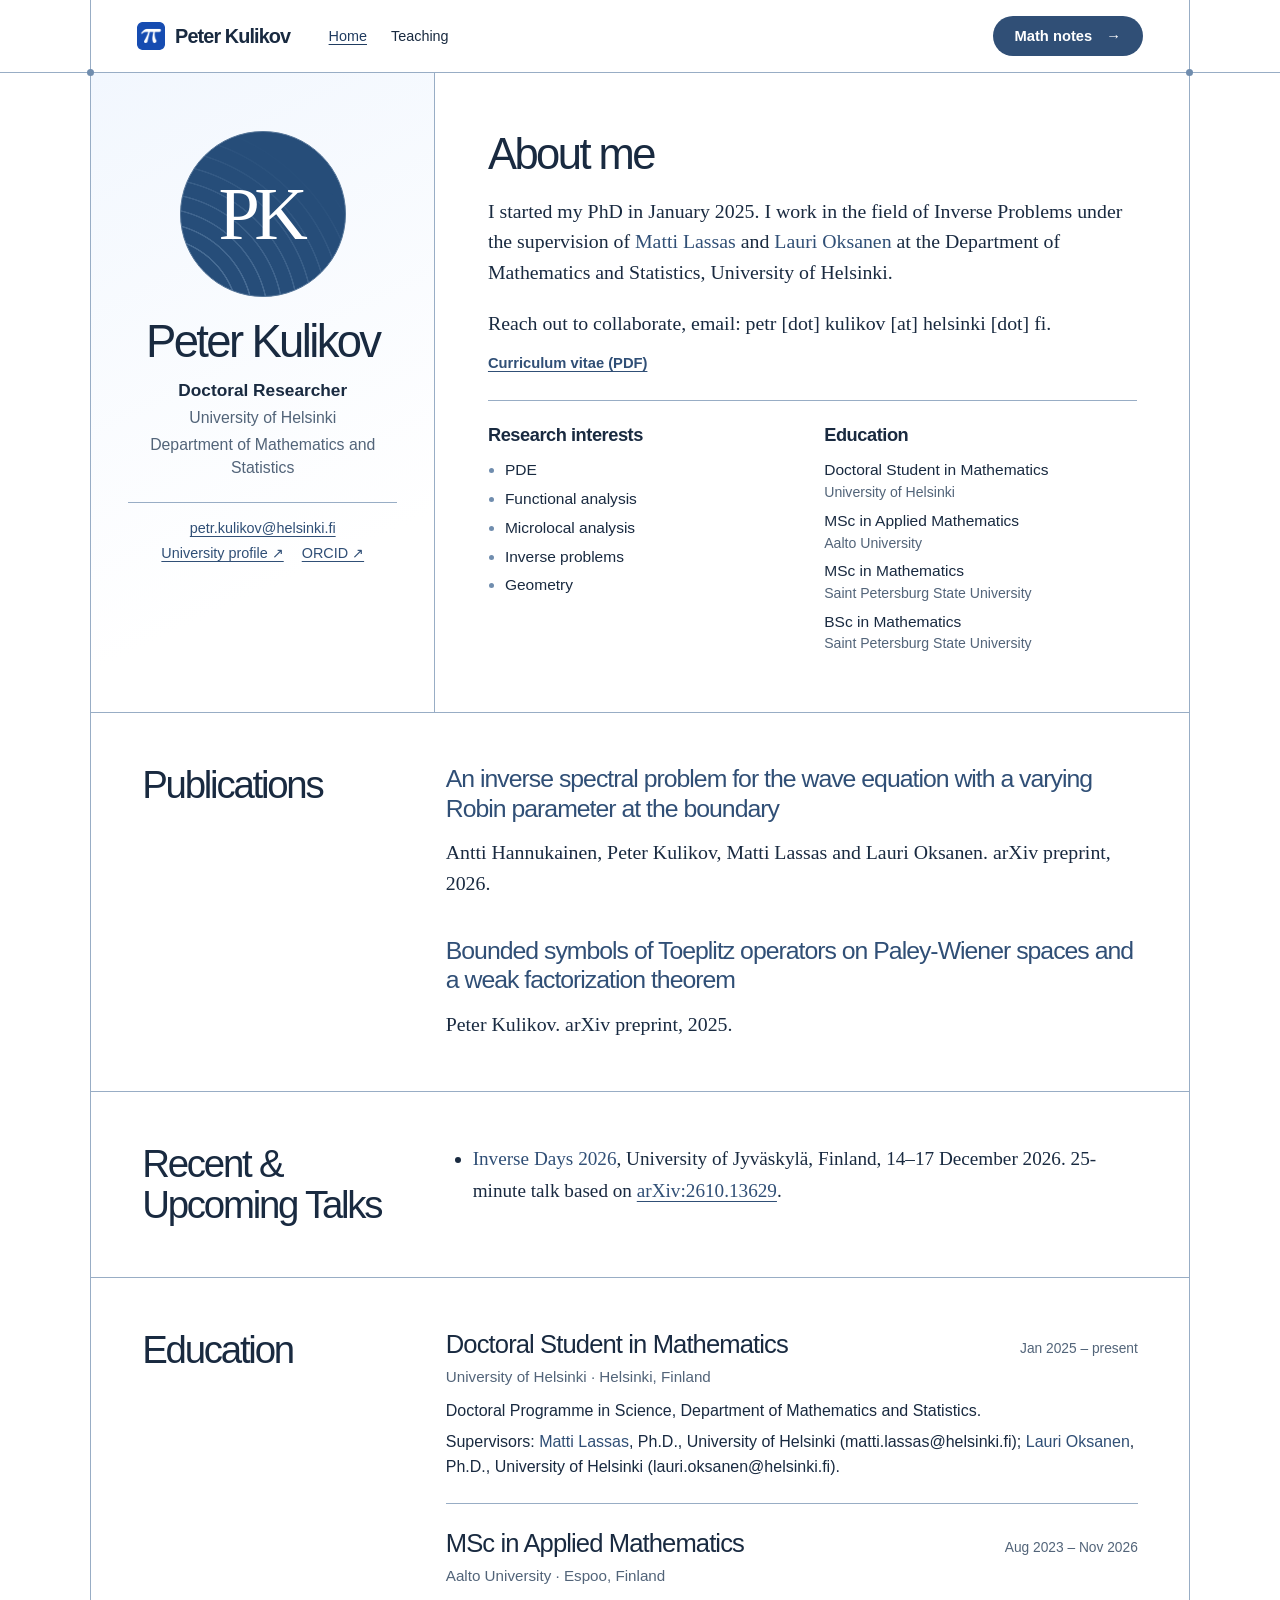
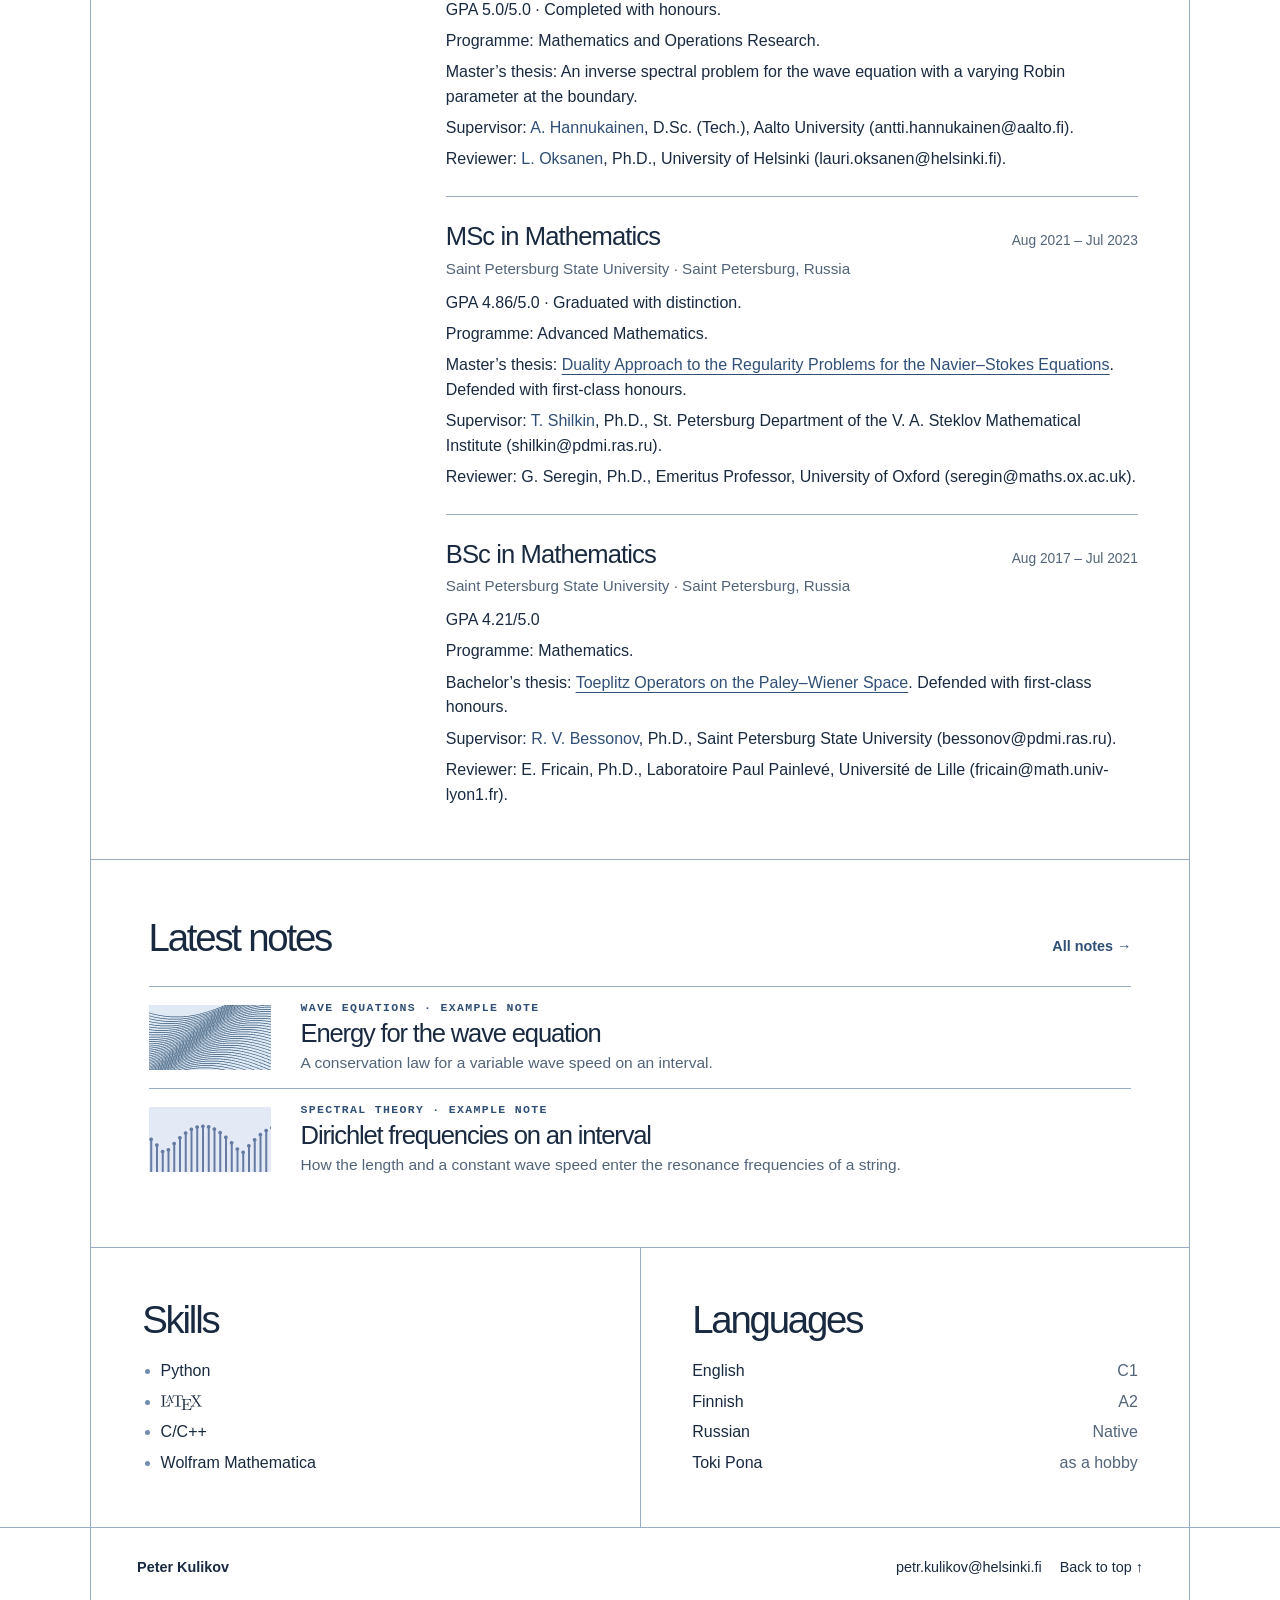
==== index.html @ 0e6a99e3 "Add files via upload" ====
<!doctype html>
<html lang="en"><head><meta charset="utf-8"><meta name="viewport" content="width=device-width, initial-scale=1">
<meta name="description" content="PDE; Functional analysis; Microlocal analysis; Inverse problems; Geometry;"><title>Peter Kulikov</title>
<link rel="stylesheet" href="assets/site.css"><link rel="icon" href="assets/tab-pi-blue.ico" sizes="16x16 32x32 48x48"><link rel="icon" type="image/png" sizes="32x32" href="assets/tab-pi-blue-32.png"></head>
<body><a class="skip" href="#main">Skip to content</a><header><div class="bar">
<a class="brand" href="index.html"><img src="assets/icon.png?v=pi" width="28" height="28" alt="">Peter Kulikov</a>
<nav aria-label="Main navigation"><a aria-current="page" href="index.html">Home</a><a href="teaching.html">Teaching</a></nav><a class="notebook" href="notes/index.html">Math notes <span aria-hidden="true">→</span></a></div></header>
<main id="main" class="sheet"><div class="profile-layout"><div class="identity"><div class="monogram" aria-hidden="true"><span>PK</span></div><h1>Peter Kulikov</h1><p class="identity-role">Doctoral Researcher</p><p class="identity-affiliation">University of Helsinki</p><p class="identity-field">Department of Mathematics and Statistics</p><div class="profile-links"><a href="mailto:petr.kulikov@helsinki.fi">petr.kulikov@helsinki.fi</a><a href="https://researchportal.helsinki.fi/en/persons/petr-kulikov/">University profile ↗</a><a href="https://orcid.org/0009-0009-5526-4891">ORCID ↗</a></div></div><div class="profile-bio"><h2>About me</h2><div class="prose"><p>I started my PhD in January 2025. I work in the field of Inverse Problems under the supervision of <a href="https://www.mv.helsinki.fi/home/lassas/">Matti Lassas</a> and <a href="https://www.mv.helsinki.fi/home/lsoksane/">Lauri Oksanen</a> at the Department of Mathematics and Statistics, University of Helsinki.</p>
<p>Reach out to collaborate, email: petr [dot] kulikov [at] helsinki [dot] fi.</p></div><a class="cv-link" href="media/Kulikov_CV.pdf">Curriculum vitae (PDF)</a><div class="academic-details"><section><h3>Research interests</h3><ul><li>PDE</li><li>Functional analysis</li><li>Microlocal analysis</li><li>Inverse problems</li><li>Geometry</li></ul></section><section><h3>Education</h3><ul class="education-summary"><li>Doctoral Student in Mathematics<span>University of Helsinki</span></li><li>MSc in Applied Mathematics<span>Aalto University</span></li><li>MSc in Mathematics<span>Saint Petersburg State University</span></li><li>BSc in Mathematics<span>Saint Petersburg State University</span></li></ul></section></div></div></div><section id="publications" class="profile-section"><h2>Publications</h2><div class="prose work-list"><h3><a href="https://arxiv.org/abs/2610.13629">An inverse spectral problem for the wave equation with a varying Robin parameter at the boundary</a></h3>
<p>Antti Hannukainen, Peter Kulikov, Matti Lassas and Lauri Oksanen. arXiv preprint, 2026.</p>
<h3><a href="https://arxiv.org/abs/2510.01374">Bounded symbols of Toeplitz operators on Paley-Wiener spaces and a weak factorization theorem</a></h3>
<p>Peter Kulikov. arXiv preprint, 2025.</p></div></section><section id="conferences" class="profile-section"><h2>Recent &amp; Upcoming Talks</h2><div class="prose"><ul><li><a href="https://fips.fi/inverse-days-2026/">Inverse Days 2026</a>, University of Jyväskylä, Finland, 14–17 December 2026. 25-minute talk based on <a href="https://arxiv.org/abs/2610.13629">arXiv:2610.13629</a>.</li></ul></div></section><section id="education" class="profile-section"><h2>Education</h2><ol class="degrees"><li><div class="degree-head"><h3>Doctoral Student in Mathematics</h3><span class="degree-dates">Jan 2025 – present</span></div><p class="degree-place">University of Helsinki · Helsinki, Finland</p><p>Doctoral Programme in Science, Department of Mathematics and Statistics.</p><p>Supervisors: <a href="https://www.mv.helsinki.fi/home/lassas/">Matti Lassas</a>, Ph.D., University of Helsinki (matti.lassas@helsinki.fi); <a href="https://www.mv.helsinki.fi/home/lsoksane/">Lauri Oksanen</a>, Ph.D., University of Helsinki (lauri.oksanen@helsinki.fi).</p></li><li><div class="degree-head"><h3>MSc in Applied Mathematics</h3><span class="degree-dates">Aug 2023 – Nov 2026</span></div><p class="degree-place">Aalto University · Espoo, Finland</p><p>GPA 5.0/5.0 · Completed with honours.</p><p>Programme: Mathematics and Operations Research.</p><p>Master’s thesis: An inverse spectral problem for the wave equation with a varying Robin parameter at the boundary.</p><p>Supervisor: <a href="https://math.aalto.fi/en/people/antti.hannukainen">A. Hannukainen</a>, D.Sc. (Tech.), Aalto University (antti.hannukainen@aalto.fi).</p><p>Reviewer: <a href="https://www.mv.helsinki.fi/home/lsoksane/">L. Oksanen</a>, Ph.D., University of Helsinki (lauri.oksanen@helsinki.fi).</p></li><li><div class="degree-head"><h3>MSc in Mathematics</h3><span class="degree-dates">Aug 2021 – Jul 2023</span></div><p class="degree-place">Saint Petersburg State University · Saint Petersburg, Russia</p><p>GPA 4.86/5.0 · Graduated with distinction.</p><p>Programme: Advanced Mathematics.</p><p>Master’s thesis: <a href="https://api.dspace.spbu.ru/server/api/core/bitstreams/19e518ed-97ae-4dfe-a2fc-b8ae2e1fb21c/content">Duality Approach to the Regularity Problems for the Navier–Stokes Equations</a>. Defended with first-class honours.</p><p>Supervisor: <a href="https://math-cs.spbu.ru/en/people/shilkin-t-n/">T. Shilkin</a>, Ph.D., St. Petersburg Department of the V. A. Steklov Mathematical Institute (shilkin@pdmi.ras.ru).</p><p>Reviewer: G. Seregin, Ph.D., Emeritus Professor, University of Oxford (seregin@maths.ox.ac.uk).</p></li><li><div class="degree-head"><h3>BSc in Mathematics</h3><span class="degree-dates">Aug 2017 – Jul 2021</span></div><p class="degree-place">Saint Petersburg State University · Saint Petersburg, Russia</p><p>GPA 4.21/5.0</p><p>Programme: Mathematics.</p><p>Bachelor’s thesis: <a href="https://api.dspace.spbu.ru/server/api/core/bitstreams/040ce343-eb2e-4de4-9902-6868943ea03a/content">Toeplitz Operators on the Paley–Wiener Space</a>. Defended with first-class honours.</p><p>Supervisor: <a href="https://romanbessonov.github.io/">R. V. Bessonov</a>, Ph.D., Saint Petersburg State University (bessonov@pdmi.ras.ru).</p><p>Reviewer: E. Fricain, Ph.D., Laboratoire Paul Painlevé, Université de Lille (fricain@math.univ-lyon1.fr).</p></li></ol></section><section class="catalog home-notes"><div class="section-title"><h2>Latest notes</h2><a href="notes/index.html">All notes →</a></div><div class="cards"><a class="card" href="notes/wave-energy.html"><img class="tile" src="assets/wave.png" alt="">
<div class="card-copy"><span class="topic">Wave equations · Example note</span><h3>Energy for the wave equation</h3><p>A conservation law for a variable wave speed on an interval.</p>
<span class="read">Read note <span aria-hidden="true">↗</span></span></div></a><a class="card" href="notes/dirichlet-frequencies.html"><img class="tile" src="assets/spectrum.png" alt="">
<div class="card-copy"><span class="topic">Spectral theory · Example note</span><h3>Dirichlet frequencies on an interval</h3><p>How the length and a constant wave speed enter the resonance frequencies of a string.</p>
<span class="read">Read note <span aria-hidden="true">↗</span></span></div></a></div></section><div class="skills-languages"><section id="skills"><h2>Skills</h2><ul><li>Python</li><li><img class="latex-mark" src="assets/latex-mark.svg" alt="LaTeX"></li><li>C/C++</li><li>Wolfram Mathematica</li></ul></section><section id="languages"><h2>Languages</h2><dl><div><dt>English</dt><dd>C1</dd></div><div><dt>Finnish</dt><dd>A2</dd></div><div><dt>Russian</dt><dd>Native</dd></div><div><dt>Toki Pona</dt><dd>as a hobby</dd></div></dl></section></div></main>
<footer><div class="foot"><a class="foot-name" href="index.html">Peter Kulikov</a><a href="mailto:petr.kulikov@helsinki.fi">petr.kulikov@helsinki.fi</a><a href="#main">Back to top ↑</a></div></footer></body></html>
---- assets/site.css ----
:root{
  --paper:#ffffff;
  --ink:#192a40;
  --accent:#304f76;
  --hover:#203c60;
  --muted:#526479;
  --line:#98adc5;
  --rule:#708dae;
  --focus:#3b6fa8;
  --wash:#f3f7fc;
  --rail:min(1100px,88vw);
  font-family:"Inter","Helvetica Neue",Helvetica,Arial,sans-serif;
  color:var(--ink);
  background:var(--paper);
  font-synthesis:none;
}
*{box-sizing:border-box}
body{margin:0}
a{color:inherit;text-underline-offset:.22em}
a:focus-visible,video:focus-visible{outline:3px solid var(--focus);outline-offset:4px}
.skip{position:absolute;z-index:2;left:1rem;top:-10rem;background:white;padding:.7rem}
.skip:focus{top:.6rem}
header,footer{border-bottom:1px solid var(--line)}
.bar,.sheet,.foot{width:var(--rail);margin:auto;border-inline:1px solid var(--line)}
.bar,.foot{display:flex;align-items:center}
.bar{min-height:72px;padding:12px clamp(16px,3.6vw,48px);gap:clamp(16px,3vw,42px)}
.brand,.notebook,.button,.foot a,.back,.read,.section-title a{text-decoration:none}
.brand,.notebook,.button,.read,.section-title a{display:inline-flex;align-items:center}
.brand{gap:10px;font-weight:700;letter-spacing:-.045em;font-size:1.24rem;white-space:nowrap}
.brand img{border-radius:5px}
nav{display:flex;align-items:center;flex-wrap:wrap;gap:10px 24px;font-size:.9rem;flex:1}
nav a{text-decoration:none}
nav a[aria-current],nav a:hover,.back:hover,.foot a:hover,.section-title a:hover,.prose a:hover{color:var(--hover);text-decoration:underline}
.notebook,.button{border-radius:100px;justify-content:center;gap:14px;font-size:.92rem;padding:12px 22px;font-weight:550}
.notebook{color:#fff;background:var(--accent);white-space:nowrap}
.button:hover,.notebook:hover{background:var(--hover)}
.sheet{position:relative}
.sheet::before,.sheet::after{content:"";position:absolute;top:-4px;width:7px;height:7px;border-radius:50%;background:var(--rule)}
.sheet::before{left:-4px}.sheet::after{right:-4px}
.topic{font-family:"IBM Plex Mono","SFMono-Regular",Consolas,monospace;letter-spacing:.115em;text-transform:uppercase;font-size:.72rem;font-weight:600;color:var(--accent);line-height:1.45}
h1,h2,h3,p,figure{margin:0}
h1,h2,h3{font-weight:470;overflow-wrap:anywhere}
h1{line-height:1;letter-spacing:-.068em}
.catalog,.page-head,.article-body{padding:clamp(30px,4.5vw,66px)}
h2{font-size:clamp(1.8rem,3.4vw,3.2rem);line-height:1.08;letter-spacing:-.058em}
.section-title{display:flex;justify-content:space-between;align-items:baseline;margin-bottom:27px;gap:20px}
.section-title a,.back,.read,.video-link{font-size:.9rem}
.section-title a,.read,.video-link,.back{color:var(--accent);font-weight:600}
.cards{display:grid;grid-template-columns:repeat(auto-fit,minmax(min(100%,230px),1fr));gap:22px}
.card{display:flex;flex-direction:column;border:1px solid var(--line);background:var(--paper);text-decoration:none}
.card:hover{border-color:var(--accent)}.card:hover h3{text-decoration:underline;text-decoration-thickness:1px;text-underline-offset:.15em}
.tile{width:100%;height:clamp(106px,12vw,163px);object-fit:cover;border-bottom:1px solid var(--line);display:block}
.card-copy{padding:22px;flex:1;display:flex;flex-direction:column;align-items:flex-start}
.card h3{font-size:clamp(1.4rem,2.15vw,2.1rem);letter-spacing:-.046em;line-height:1.12;margin:10px 0}
.card p,.empty,.lead{color:var(--muted);line-height:1.52}
.card p{font-size:.97rem;margin-bottom:21px}
.read{margin-top:auto;gap:8px}
footer{border-top:1px solid var(--line)}
.foot{min-height:77px;gap:18px;flex-wrap:wrap;padding:18px clamp(16px,3.6vw,48px);font-size:.9rem}
.foot-name{font-weight:650;margin-right:auto}
.page-head{max-width:930px}
.page-head h1{font-size:clamp(2.7rem,6vw,5.4rem);text-wrap:balance}
.page-head .topic{margin-bottom:12px}
.back{display:inline-block;margin-bottom:27px}
.lead{font-size:clamp(1.05rem,1.8vw,1.35rem);margin-top:18px;max-width:47rem}
.archive{border-top:1px solid var(--line)}
.article-band{height:clamp(55px,7vw,92px);background-size:cover;background-position:center;border-block:1px solid var(--line)}
.prose{font-family:"STIX Two Text","Iowan Old Style",Georgia,serif;font-size:clamp(1.13rem,1.5vw,1.3rem);line-height:1.65;min-width:0;overflow-wrap:break-word}
.prose.article-body{max-width:850px;min-height:220px;margin:auto}
.prose hr{border:0;border-top:1px solid var(--line);margin:1.5em 0}
.teaching-page{container-type:inline-size}
.teaching-page .article-body>hr{margin-inline:calc(50% - 50cqi)}
.prose hr+h2{margin-top:0}
.prose h2,.prose h3{font-family:"Inter","Helvetica Neue",Arial,sans-serif;font-weight:500;letter-spacing:-.04em;line-height:1.2;margin:1.5em 0 .55em}
.prose h2{font-size:1.65em}.prose h3{font-size:1.25em}.prose>:first-child{margin-top:0}
.prose p+p,.prose figure+p,.prose ul+p{margin-top:1em}
.prose ul{padding-left:1.4em}
.prose a{color:var(--accent)}
.prose math{font-family:"Latin Modern Math",math;font-size:1.03em}
.equation{margin:1.15em 0;padding:16px 18px;overflow-x:auto;background:var(--wash);border-left:2px solid var(--rule);line-height:normal}
.equation math{min-width:max-content;margin-inline:auto}
.media{margin:1.6em 0}
.media img,.media video{display:block;max-width:100%;width:auto;max-height:75vh;margin:0 auto}
.media video{width:100%;background:var(--ink)}
.media figcaption,.video-link{font: .86rem/1.5 "Helvetica Neue",Arial,sans-serif;color:var(--muted);margin:9px 0}
.video-link{display:inline-block}
.profile-layout{display:grid;grid-template-columns:minmax(220px,.8fr) minmax(0,1.75fr);border-bottom:1px solid var(--line)}
.identity{padding:clamp(34px,4.5vw,65px) clamp(18px,2.9vw,45px);text-align:center;background:linear-gradient(155deg,#f2f7fe,#fff 75%);border-right:1px solid var(--line);min-width:0;overflow-wrap:anywhere}
.monogram,.portrait{width:clamp(116px,13vw,168px);aspect-ratio:1;border-radius:50%;margin:0 auto 22px;display:block;border:1px solid #557598}
.portrait{object-fit:cover}
.monogram{display:grid;place-items:center;isolation:isolate;position:relative;overflow:hidden;color:white;background:#264d79}
.monogram::before{content:"";position:absolute;inset:0;z-index:-1;background:repeating-radial-gradient(ellipse at -17% 115%,transparent 0 9px,#bbd7f34d 9.5px 10.5px,transparent 11px 15px);mask-image:linear-gradient(35deg,#000,transparent 75%)}
.monogram span{font-family:"Iowan Old Style",Georgia,serif;line-height:1;font-size:clamp(44px,5.8vw,78px);letter-spacing:-.075em;padding-right:.06em}
.identity h1{font-size:clamp(1.95rem,3.55vw,3.25rem);margin-bottom:14px;font-weight:530;letter-spacing:-.058em}
.identity-role{font-size:1.08rem;font-weight:600;line-height:1.45}
.identity-affiliation,.identity-field{font-size:.99rem;line-height:1.45;color:var(--muted);margin-top:4px}
.profile-links{display:flex;justify-content:center;flex-wrap:wrap;gap:9px 18px;border-top:1px solid var(--line);padding-top:17px;margin:22px auto 0;max-width:280px;font-size:.9rem}
.profile-links a,.cv-link{color:var(--accent);text-decoration:underline;text-underline-offset:.2em}
.profile-links a:hover,.cv-link:hover{color:var(--hover)}
.profile-links a[href^="mailto:"]{flex-basis:100%}
.profile-bio{padding:clamp(34px,4.5vw,65px) clamp(22px,4.1vw,59px);min-width:0}
.profile-bio>h2{margin-bottom:18px}
.profile-bio .prose,.work-list{font-size:clamp(1.08rem,1.55vw,1.28rem);line-height:1.55}
.work-list a,.work-list a:hover{text-decoration:none}
#conferences a[href="https://fips.fi/inverse-days-2026/"]{text-decoration:none}
.cv-link{display:inline-block;margin-top:17px;font-size:.92rem;font-weight:600}
.academic-details{margin-top:28px;padding-top:23px;border-top:1px solid var(--line);display:grid;grid-template-columns:repeat(auto-fit,minmax(min(100%,175px),1fr));gap:24px}
.academic-details:first-child{margin-top:0;border:0;padding-top:0}
.academic-details h3{font-weight:600;letter-spacing:-.025em;font-size:1.14rem}
.academic-details ul{padding-left:1.06rem;margin:13px 0 0;line-height:1.4;font-size:.97rem}
.academic-details li+li{margin-top:7px}
.academic-details li::marker{color:var(--rule)}
.academic-details .education-summary{list-style:none;padding:0}
.education-summary span{display:block;font-size:.88rem;color:var(--muted);margin-top:2px}
.profile-section{border-bottom:1px solid var(--line);display:grid;grid-template-columns:minmax(175px,.62fr) minmax(0,1.7fr);gap:clamp(20px,4vw,60px);padding:clamp(26px,4vw,55px)}
.profile-section h2,.home-notes h2,.skills-languages h2{font-size:clamp(1.7rem,3vw,2.5rem)}
.degrees{list-style:none;padding:0;margin:0;line-height:1.55;min-width:0;overflow-wrap:anywhere}
.degrees li+li{margin-top:24px;padding-top:24px;border-top:1px solid var(--line)}
.degree-head{display:flex;align-items:baseline;justify-content:space-between;flex-wrap:wrap;gap:3px 16px}
.degree-head h3{font-size:clamp(1.22rem,2vw,1.6rem);font-weight:540;line-height:1.2;letter-spacing:-.035em}
.degree-dates,.degree-place{color:var(--muted)}
.degree-dates{font-size:.86rem;font-variant-numeric:tabular-nums}
.degrees p{margin-top:.4em}
.degrees p.degree-place{margin:.3em 0 .7em;font-size:.95rem}
.degrees a,.degrees summary{color:var(--accent)}
:is(.profile-bio,.degrees) a:is(
  [href="https://www.mv.helsinki.fi/home/lassas/"],
  [href="https://www.mv.helsinki.fi/home/lsoksane/"],
  [href="https://romanbessonov.github.io/"],
  [href="https://math-cs.spbu.ru/en/people/shilkin-t-n/"],
  [href="https://math.aalto.fi/en/people/antti.hannukainen"]
){text-decoration:none}
.degrees details{margin-top:.75em}
.degrees summary{cursor:pointer;font-size:.94rem;font-weight:600}
.degrees summary:focus-visible{outline:2px solid var(--focus);outline-offset:3px}
.degrees details dl{margin:.7em 0 0;padding-left:1em;border-left:2px solid var(--line);font-size:.95rem}
.degrees details dt{font-weight:600}
.degrees details dd{margin:0}
.degrees details dd+dt{margin-top:.6em}
.skills-languages{display:grid;grid-auto-flow:column;grid-auto-columns:minmax(0,1fr);border-top:1px solid var(--line)}
.skills-languages section{padding:clamp(26px,4vw,55px);min-width:0;overflow-wrap:anywhere}
.skills-languages section+section{border-left:1px solid var(--line)}
.skills-languages ul,.skills-languages dl{margin:18px 0 0;line-height:1.55}
.skills-languages ul{padding-left:1.15em}
.skills-languages li::marker{color:var(--rule)}
.skills-languages .latex-mark{width:auto;height:.94em;vertical-align:-.22em}
.skills-languages dl>div{display:grid;grid-template-columns:minmax(0,1fr) auto;gap:12px}
.skills-languages li+li,.skills-languages dl>div+div{margin-top:6px}
.skills-languages dd{margin:0;color:var(--muted)}
@media(max-width:600px){.skills-languages{grid-auto-flow:row}.skills-languages section+section{border-left:0;border-top:1px solid var(--line)}}
.home-notes .cards{display:flex;flex-direction:column;gap:0}
.home-notes .card{display:grid;grid-template-columns:clamp(76px,10vw,122px) 1fr;align-items:center;border:0;border-top:1px solid var(--line);padding:13px 0;gap:clamp(14px,2.5vw,30px)}
.home-notes .tile{height:65px;border:0}
.home-notes .card-copy{padding:0}
.home-notes .card h3{font-size:clamp(1.22rem,2vw,1.65rem);margin:3px 0}
.home-notes .card p{margin:0}
.home-notes .read{display:none}
@media(max-width:700px){:root{--rail:94vw}.bar{flex-wrap:wrap;gap:10px 15px}.brand{margin-right:auto}.notebook{margin-left:auto;padding:9px 14px}nav{order:3;flex-basis:100%;padding:6px 0 2px}.profile-layout,.profile-section{grid-template-columns:1fr}.identity{border-right:0;border-bottom:1px solid var(--line)}.prose.article-body{padding-inline:clamp(16px,4.5vw,32px)}.cards{grid-template-columns:1fr}.tile{height:118px}}
@media print{.bar,.foot,.back,.button,.read,.skip,.video-link{display:none}.sheet{width:100%;border:0}.article-band{display:none}.page-head,.article-body{padding:1rem}.equation{overflow:visible;background:none}.media,.equation{break-inside:avoid}}
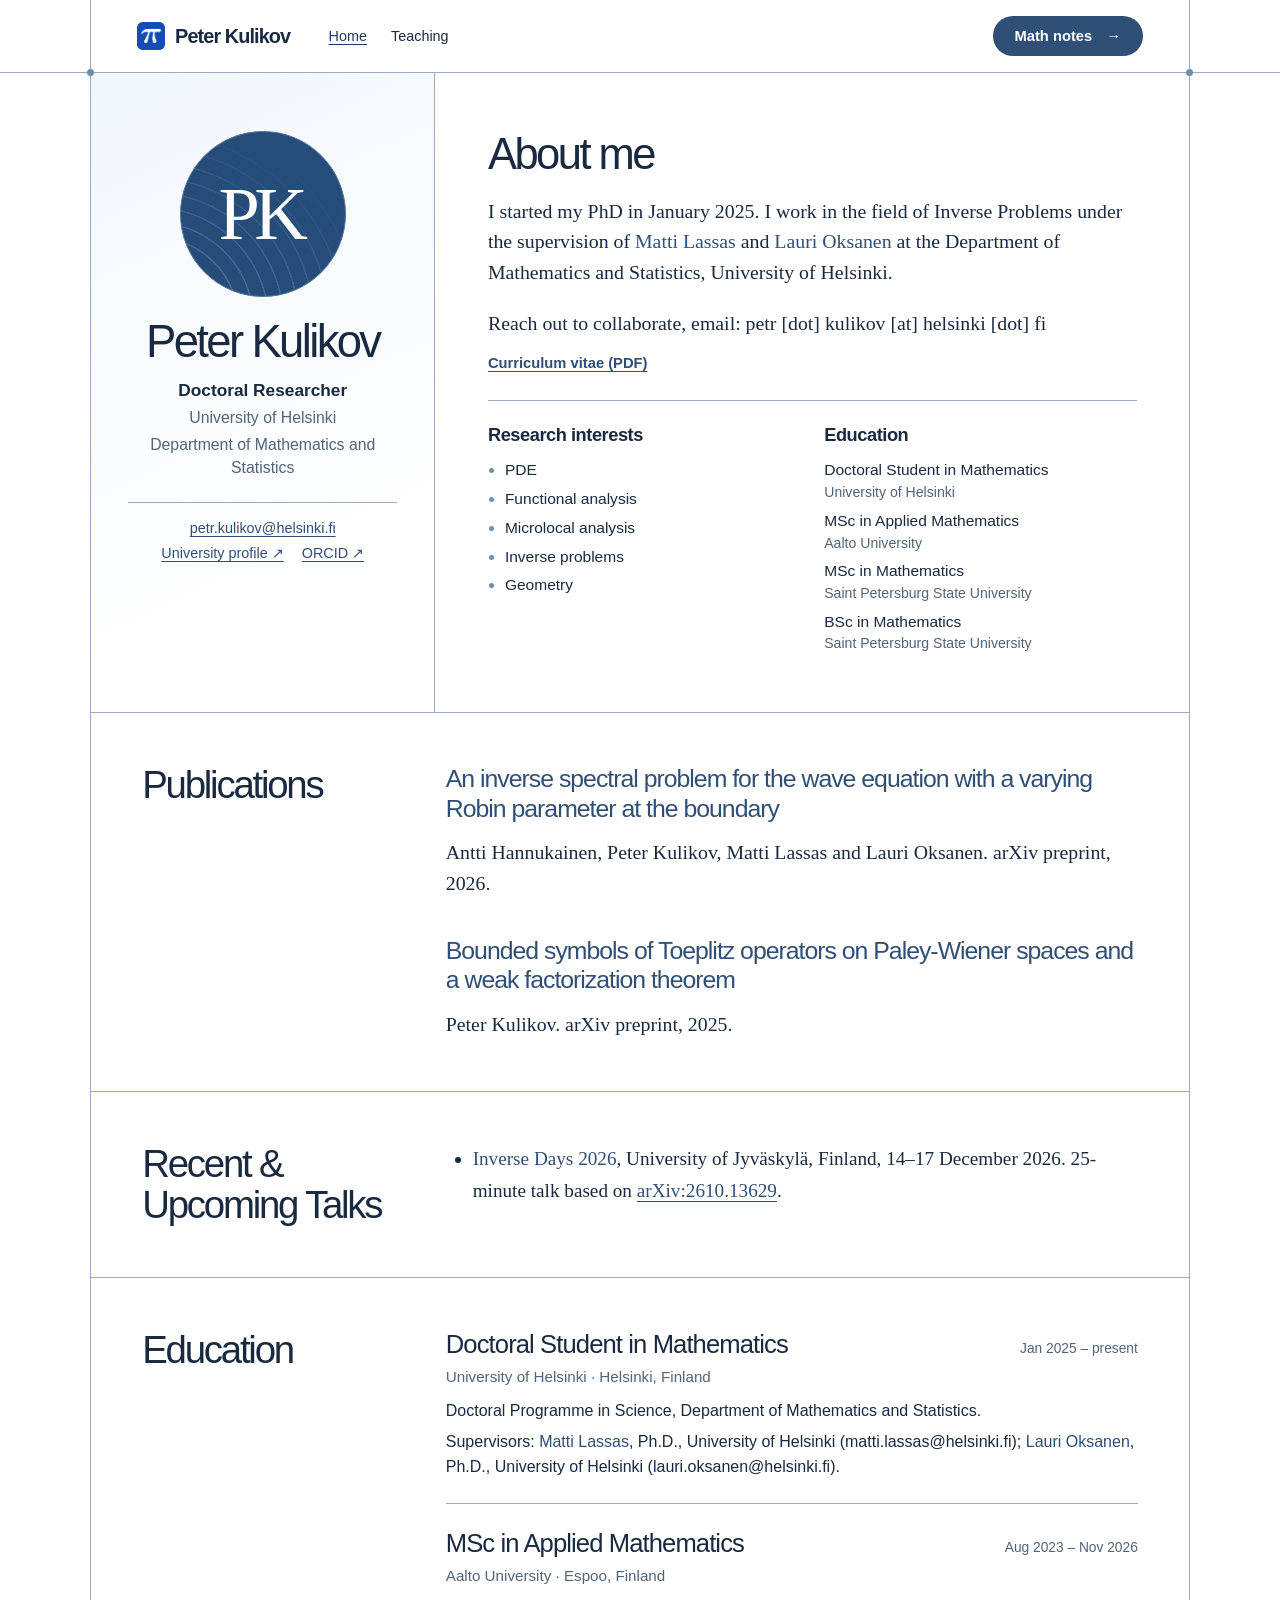
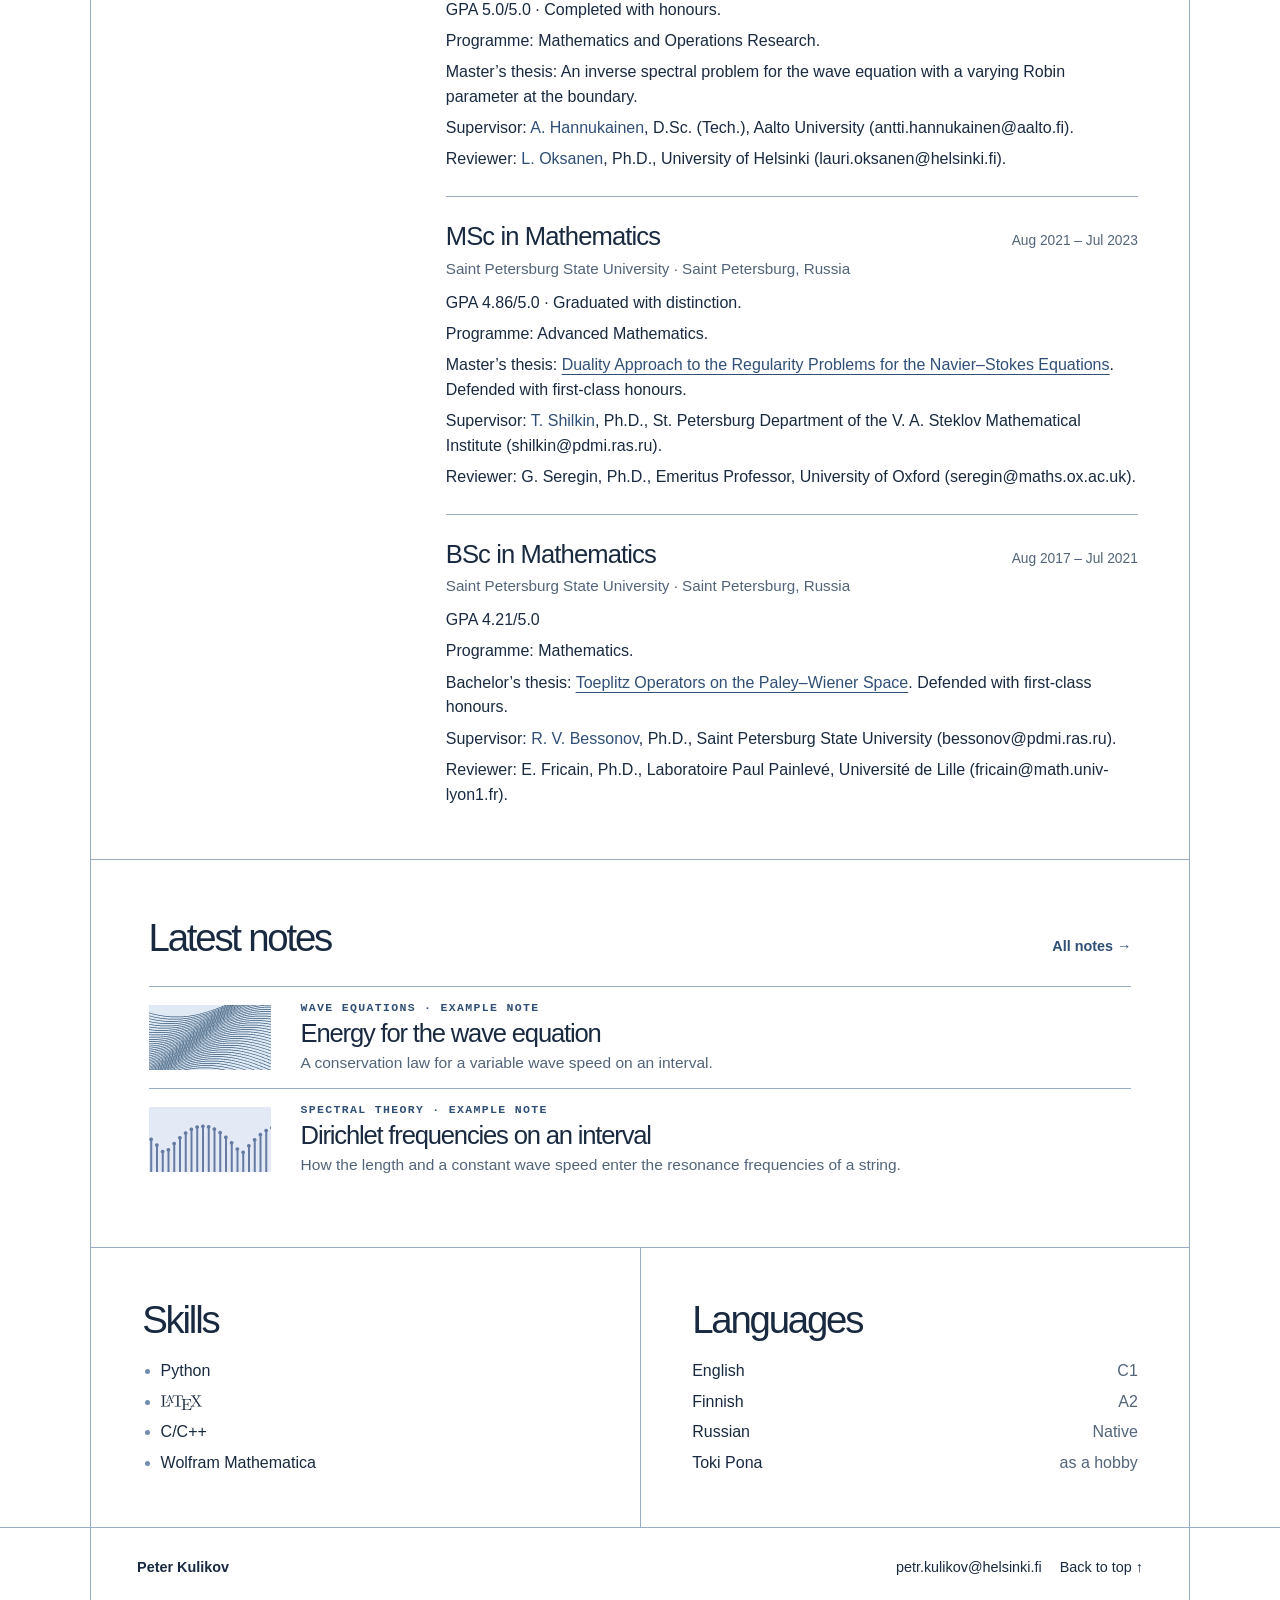
==== commit 971c9b74: "Add files via upload" ====
--- a/index.html
+++ b/index.html
@@ -6,7 +6,7 @@
 <a class="brand" href="index.html"><img src="assets/icon.png?v=pi" width="28" height="28" alt="">Peter Kulikov</a>
 <nav aria-label="Main navigation"><a aria-current="page" href="index.html">Home</a><a href="teaching.html">Teaching</a></nav><a class="notebook" href="notes/index.html">Math notes <span aria-hidden="true">→</span></a></div></header>
 <main id="main" class="sheet"><div class="profile-layout"><div class="identity"><div class="monogram" aria-hidden="true"><span>PK</span></div><h1>Peter Kulikov</h1><p class="identity-role">Doctoral Researcher</p><p class="identity-affiliation">University of Helsinki</p><p class="identity-field">Department of Mathematics and Statistics</p><div class="profile-links"><a href="mailto:petr.kulikov@helsinki.fi">petr.kulikov@helsinki.fi</a><a href="https://researchportal.helsinki.fi/en/persons/petr-kulikov/">University profile ↗</a><a href="https://orcid.org/0009-0009-5526-4891">ORCID ↗</a></div></div><div class="profile-bio"><h2>About me</h2><div class="prose"><p>I started my PhD in January 2025. I work in the field of Inverse Problems under the supervision of <a href="https://www.mv.helsinki.fi/home/lassas/">Matti Lassas</a> and <a href="https://www.mv.helsinki.fi/home/lsoksane/">Lauri Oksanen</a> at the Department of Mathematics and Statistics, University of Helsinki.</p>
-<p>Reach out to collaborate, email: petr [dot] kulikov [at] helsinki [dot] fi.</p></div><a class="cv-link" href="media/Kulikov_CV.pdf">Curriculum vitae (PDF)</a><div class="academic-details"><section><h3>Research interests</h3><ul><li>PDE</li><li>Functional analysis</li><li>Microlocal analysis</li><li>Inverse problems</li><li>Geometry</li></ul></section><section><h3>Education</h3><ul class="education-summary"><li>Doctoral Student in Mathematics<span>University of Helsinki</span></li><li>MSc in Applied Mathematics<span>Aalto University</span></li><li>MSc in Mathematics<span>Saint Petersburg State University</span></li><li>BSc in Mathematics<span>Saint Petersburg State University</span></li></ul></section></div></div></div><section id="publications" class="profile-section"><h2>Publications</h2><div class="prose work-list"><h3><a href="https://arxiv.org/abs/2610.13629">An inverse spectral problem for the wave equation with a varying Robin parameter at the boundary</a></h3>
+<p>Reach out to collaborate, email: petr [dot] kulikov [at] helsinki [dot] fi</p></div><a class="cv-link" href="media/Kulikov_CV.pdf">Curriculum vitae (PDF)</a><div class="academic-details"><section><h3>Research interests</h3><ul><li>PDE</li><li>Functional analysis</li><li>Microlocal analysis</li><li>Inverse problems</li><li>Geometry</li></ul></section><section><h3>Education</h3><ul class="education-summary"><li>Doctoral Student in Mathematics<span>University of Helsinki</span></li><li>MSc in Applied Mathematics<span>Aalto University</span></li><li>MSc in Mathematics<span>Saint Petersburg State University</span></li><li>BSc in Mathematics<span>Saint Petersburg State University</span></li></ul></section></div></div></div><section id="publications" class="profile-section"><h2>Publications</h2><div class="prose work-list"><h3><a href="https://arxiv.org/abs/2610.13629">An inverse spectral problem for the wave equation with a varying Robin parameter at the boundary</a></h3>
 <p>Antti Hannukainen, Peter Kulikov, Matti Lassas and Lauri Oksanen. arXiv preprint, 2026.</p>
 <h3><a href="https://arxiv.org/abs/2510.01374">Bounded symbols of Toeplitz operators on Paley-Wiener spaces and a weak factorization theorem</a></h3>
 <p>Peter Kulikov. arXiv preprint, 2025.</p></div></section><section id="conferences" class="profile-section"><h2>Recent &amp; Upcoming Talks</h2><div class="prose"><ul><li><a href="https://fips.fi/inverse-days-2026/">Inverse Days 2026</a>, University of Jyväskylä, Finland, 14–17 December 2026. 25-minute talk based on <a href="https://arxiv.org/abs/2610.13629">arXiv:2610.13629</a>.</li></ul></div></section><section id="education" class="profile-section"><h2>Education</h2><ol class="degrees"><li><div class="degree-head"><h3>Doctoral Student in Mathematics</h3><span class="degree-dates">Jan 2025 – present</span></div><p class="degree-place">University of Helsinki · Helsinki, Finland</p><p>Doctoral Programme in Science, Department of Mathematics and Statistics.</p><p>Supervisors: <a href="https://www.mv.helsinki.fi/home/lassas/">Matti Lassas</a>, Ph.D., University of Helsinki (matti.lassas@helsinki.fi); <a href="https://www.mv.helsinki.fi/home/lsoksane/">Lauri Oksanen</a>, Ph.D., University of Helsinki (lauri.oksanen@helsinki.fi).</p></li><li><div class="degree-head"><h3>MSc in Applied Mathematics</h3><span class="degree-dates">Aug 2023 – Nov 2026</span></div><p class="degree-place">Aalto University · Espoo, Finland</p><p>GPA 5.0/5.0 · Completed with honours.</p><p>Programme: Mathematics and Operations Research.</p><p>Master’s thesis: An inverse spectral problem for the wave equation with a varying Robin parameter at the boundary.</p><p>Supervisor: <a href="https://math.aalto.fi/en/people/antti.hannukainen">A. Hannukainen</a>, D.Sc. (Tech.), Aalto University (antti.hannukainen@aalto.fi).</p><p>Reviewer: <a href="https://www.mv.helsinki.fi/home/lsoksane/">L. Oksanen</a>, Ph.D., University of Helsinki (lauri.oksanen@helsinki.fi).</p></li><li><div class="degree-head"><h3>MSc in Mathematics</h3><span class="degree-dates">Aug 2021 – Jul 2023</span></div><p class="degree-place">Saint Petersburg State University · Saint Petersburg, Russia</p><p>GPA 4.86/5.0 · Graduated with distinction.</p><p>Programme: Advanced Mathematics.</p><p>Master’s thesis: <a href="https://api.dspace.spbu.ru/server/api/core/bitstreams/19e518ed-97ae-4dfe-a2fc-b8ae2e1fb21c/content">Duality Approach to the Regularity Problems for the Navier–Stokes Equations</a>. Defended with first-class honours.</p><p>Supervisor: <a href="https://math-cs.spbu.ru/en/people/shilkin-t-n/">T. Shilkin</a>, Ph.D., St. Petersburg Department of the V. A. Steklov Mathematical Institute (shilkin@pdmi.ras.ru).</p><p>Reviewer: G. Seregin, Ph.D., Emeritus Professor, University of Oxford (seregin@maths.ox.ac.uk).</p></li><li><div class="degree-head"><h3>BSc in Mathematics</h3><span class="degree-dates">Aug 2017 – Jul 2021</span></div><p class="degree-place">Saint Petersburg State University · Saint Petersburg, Russia</p><p>GPA 4.21/5.0</p><p>Programme: Mathematics.</p><p>Bachelor’s thesis: <a href="https://api.dspace.spbu.ru/server/api/core/bitstreams/040ce343-eb2e-4de4-9902-6868943ea03a/content">Toeplitz Operators on the Paley–Wiener Space</a>. Defended with first-class honours.</p><p>Supervisor: <a href="https://romanbessonov.github.io/">R. V. Bessonov</a>, Ph.D., Saint Petersburg State University (bessonov@pdmi.ras.ru).</p><p>Reviewer: E. Fricain, Ph.D., Laboratoire Paul Painlevé, Université de Lille (fricain@math.univ-lyon1.fr).</p></li></ol></section><section class="catalog home-notes"><div class="section-title"><h2>Latest notes</h2><a href="notes/index.html">All notes →</a></div><div class="cards"><a class="card" href="notes/wave-energy.html"><img class="tile" src="assets/wave.png" alt="">
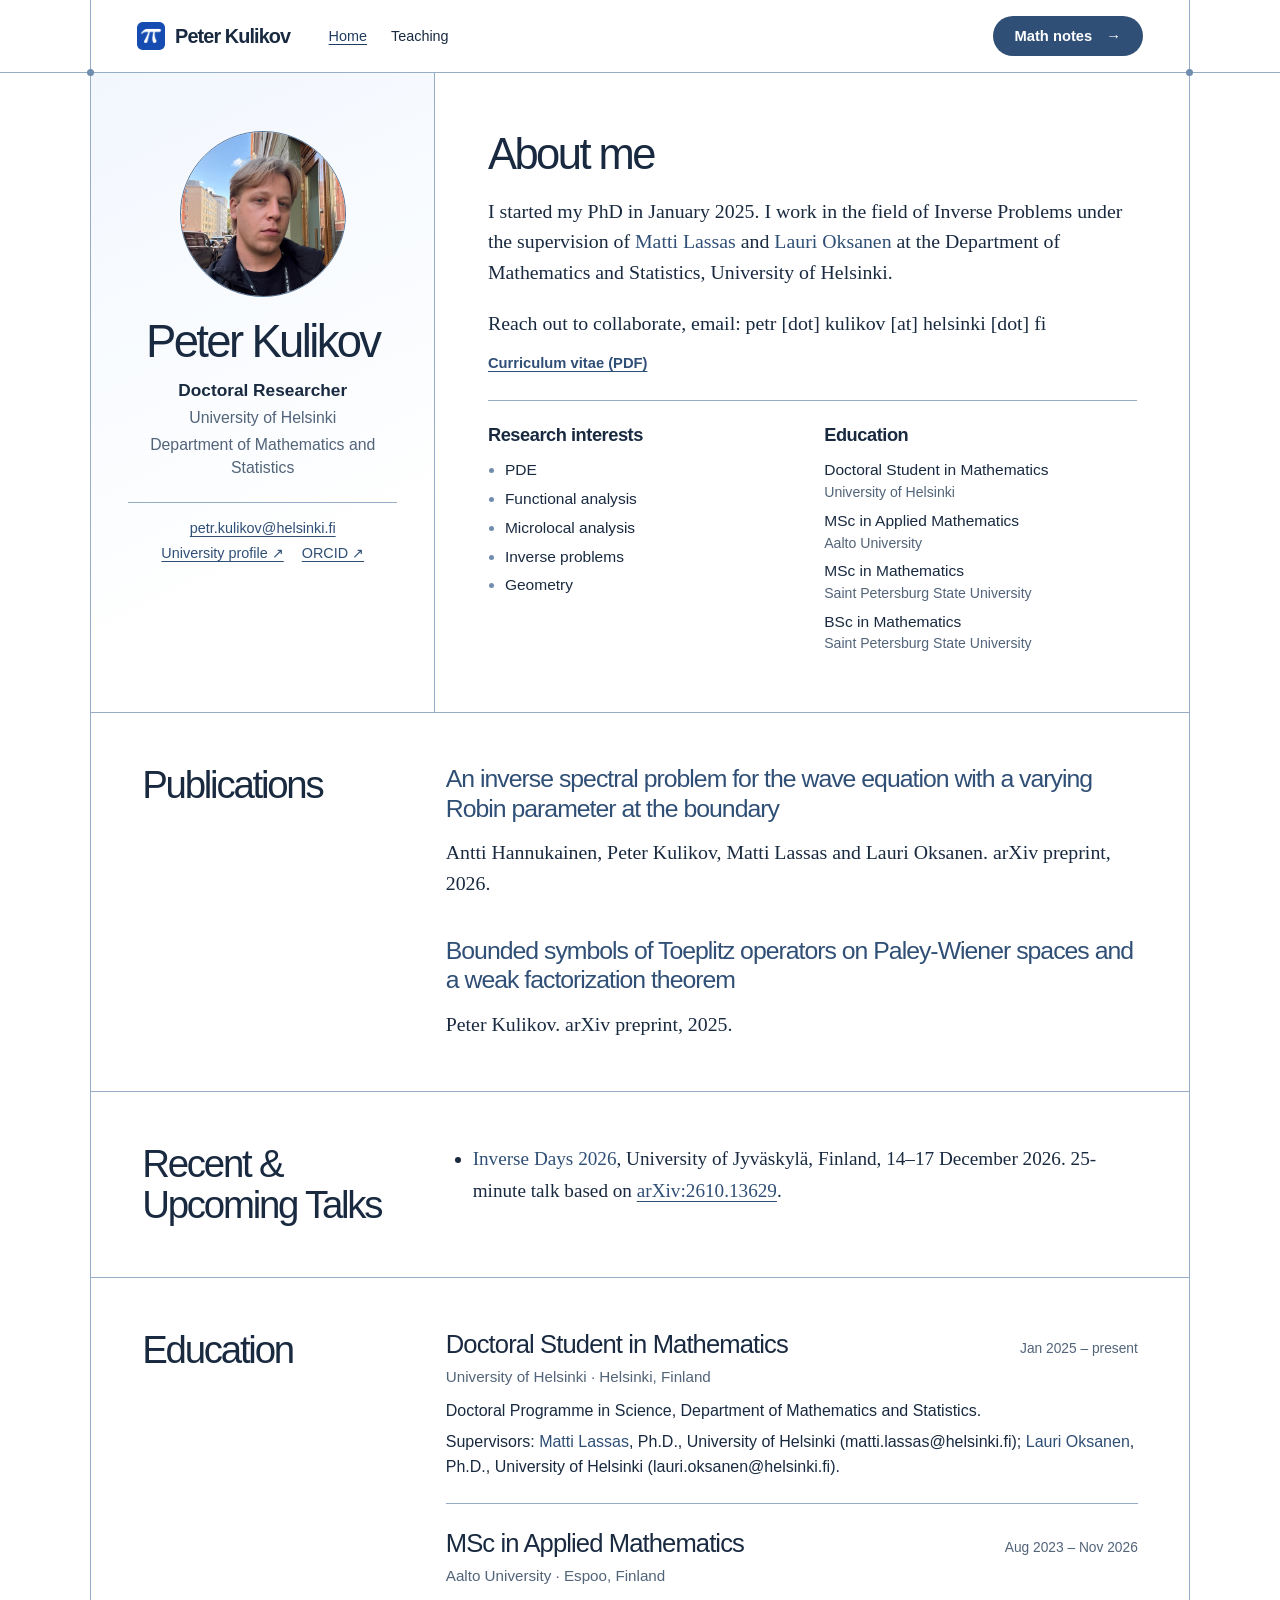
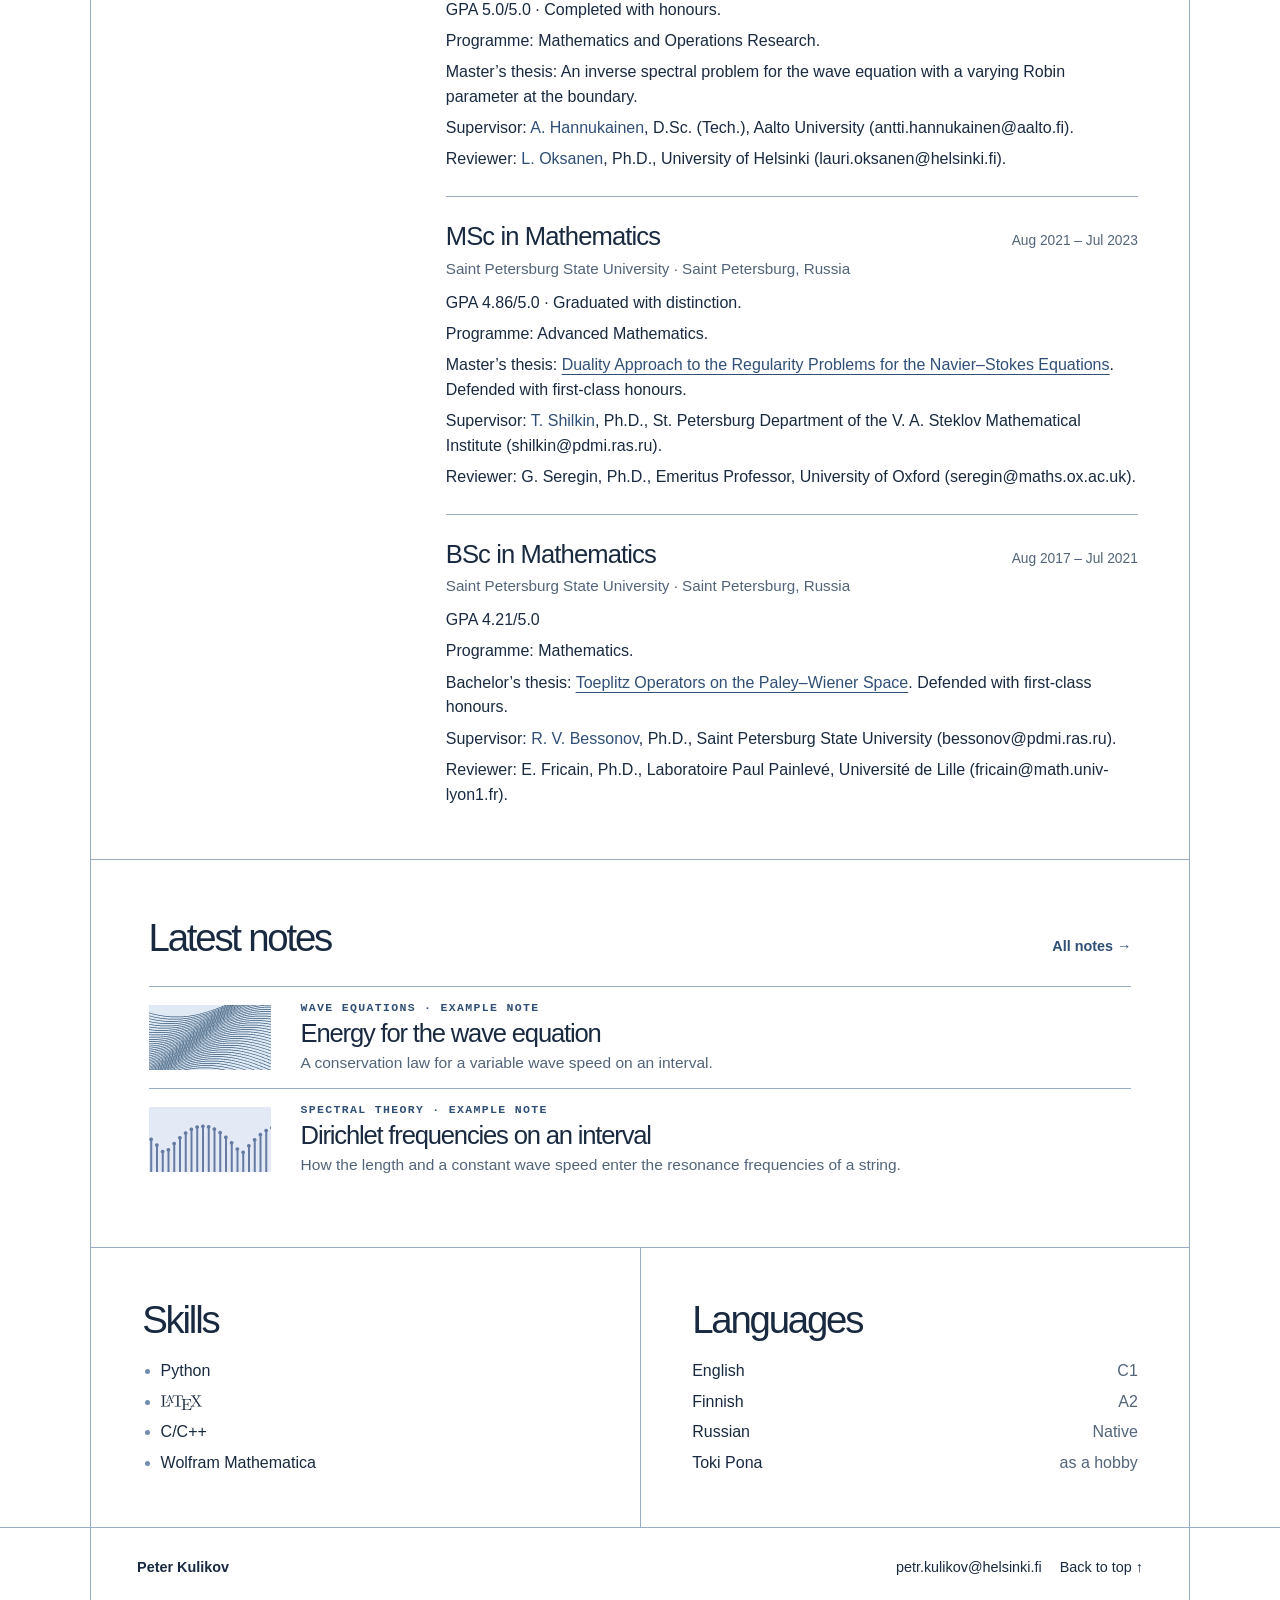
==== commit f9d1ec22: "Add files via upload" ====
--- a/index.html
+++ b/index.html
@@ -5,7 +5,7 @@
 <body><a class="skip" href="#main">Skip to content</a><header><div class="bar">
 <a class="brand" href="index.html"><img src="assets/icon.png?v=pi" width="28" height="28" alt="">Peter Kulikov</a>
 <nav aria-label="Main navigation"><a aria-current="page" href="index.html">Home</a><a href="teaching.html">Teaching</a></nav><a class="notebook" href="notes/index.html">Math notes <span aria-hidden="true">→</span></a></div></header>
-<main id="main" class="sheet"><div class="profile-layout"><div class="identity"><div class="monogram" aria-hidden="true"><span>PK</span></div><h1>Peter Kulikov</h1><p class="identity-role">Doctoral Researcher</p><p class="identity-affiliation">University of Helsinki</p><p class="identity-field">Department of Mathematics and Statistics</p><div class="profile-links"><a href="mailto:petr.kulikov@helsinki.fi">petr.kulikov@helsinki.fi</a><a href="https://researchportal.helsinki.fi/en/persons/petr-kulikov/">University profile ↗</a><a href="https://orcid.org/0009-0009-5526-4891">ORCID ↗</a></div></div><div class="profile-bio"><h2>About me</h2><div class="prose"><p>I started my PhD in January 2025. I work in the field of Inverse Problems under the supervision of <a href="https://www.mv.helsinki.fi/home/lassas/">Matti Lassas</a> and <a href="https://www.mv.helsinki.fi/home/lsoksane/">Lauri Oksanen</a> at the Department of Mathematics and Statistics, University of Helsinki.</p>
+<main id="main" class="sheet"><div class="profile-layout"><div class="identity"><img class="portrait" src="media/0806dc26e6c3133d8b556f44.jpg" alt=""><h1>Peter Kulikov</h1><p class="identity-role">Doctoral Researcher</p><p class="identity-affiliation">University of Helsinki</p><p class="identity-field">Department of Mathematics and Statistics</p><div class="profile-links"><a href="mailto:petr.kulikov@helsinki.fi">petr.kulikov@helsinki.fi</a><a href="https://researchportal.helsinki.fi/en/persons/petr-kulikov/">University profile ↗</a><a href="https://orcid.org/0009-0009-5526-4891">ORCID ↗</a></div></div><div class="profile-bio"><h2>About me</h2><div class="prose"><p>I started my PhD in January 2025. I work in the field of Inverse Problems under the supervision of <a href="https://www.mv.helsinki.fi/home/lassas/">Matti Lassas</a> and <a href="https://www.mv.helsinki.fi/home/lsoksane/">Lauri Oksanen</a> at the Department of Mathematics and Statistics, University of Helsinki.</p>
 <p>Reach out to collaborate, email: petr [dot] kulikov [at] helsinki [dot] fi</p></div><a class="cv-link" href="media/Kulikov_CV.pdf">Curriculum vitae (PDF)</a><div class="academic-details"><section><h3>Research interests</h3><ul><li>PDE</li><li>Functional analysis</li><li>Microlocal analysis</li><li>Inverse problems</li><li>Geometry</li></ul></section><section><h3>Education</h3><ul class="education-summary"><li>Doctoral Student in Mathematics<span>University of Helsinki</span></li><li>MSc in Applied Mathematics<span>Aalto University</span></li><li>MSc in Mathematics<span>Saint Petersburg State University</span></li><li>BSc in Mathematics<span>Saint Petersburg State University</span></li></ul></section></div></div></div><section id="publications" class="profile-section"><h2>Publications</h2><div class="prose work-list"><h3><a href="https://arxiv.org/abs/2610.13629">An inverse spectral problem for the wave equation with a varying Robin parameter at the boundary</a></h3>
 <p>Antti Hannukainen, Peter Kulikov, Matti Lassas and Lauri Oksanen. arXiv preprint, 2026.</p>
 <h3><a href="https://arxiv.org/abs/2510.01374">Bounded symbols of Toeplitz operators on Paley-Wiener spaces and a weak factorization theorem</a></h3>
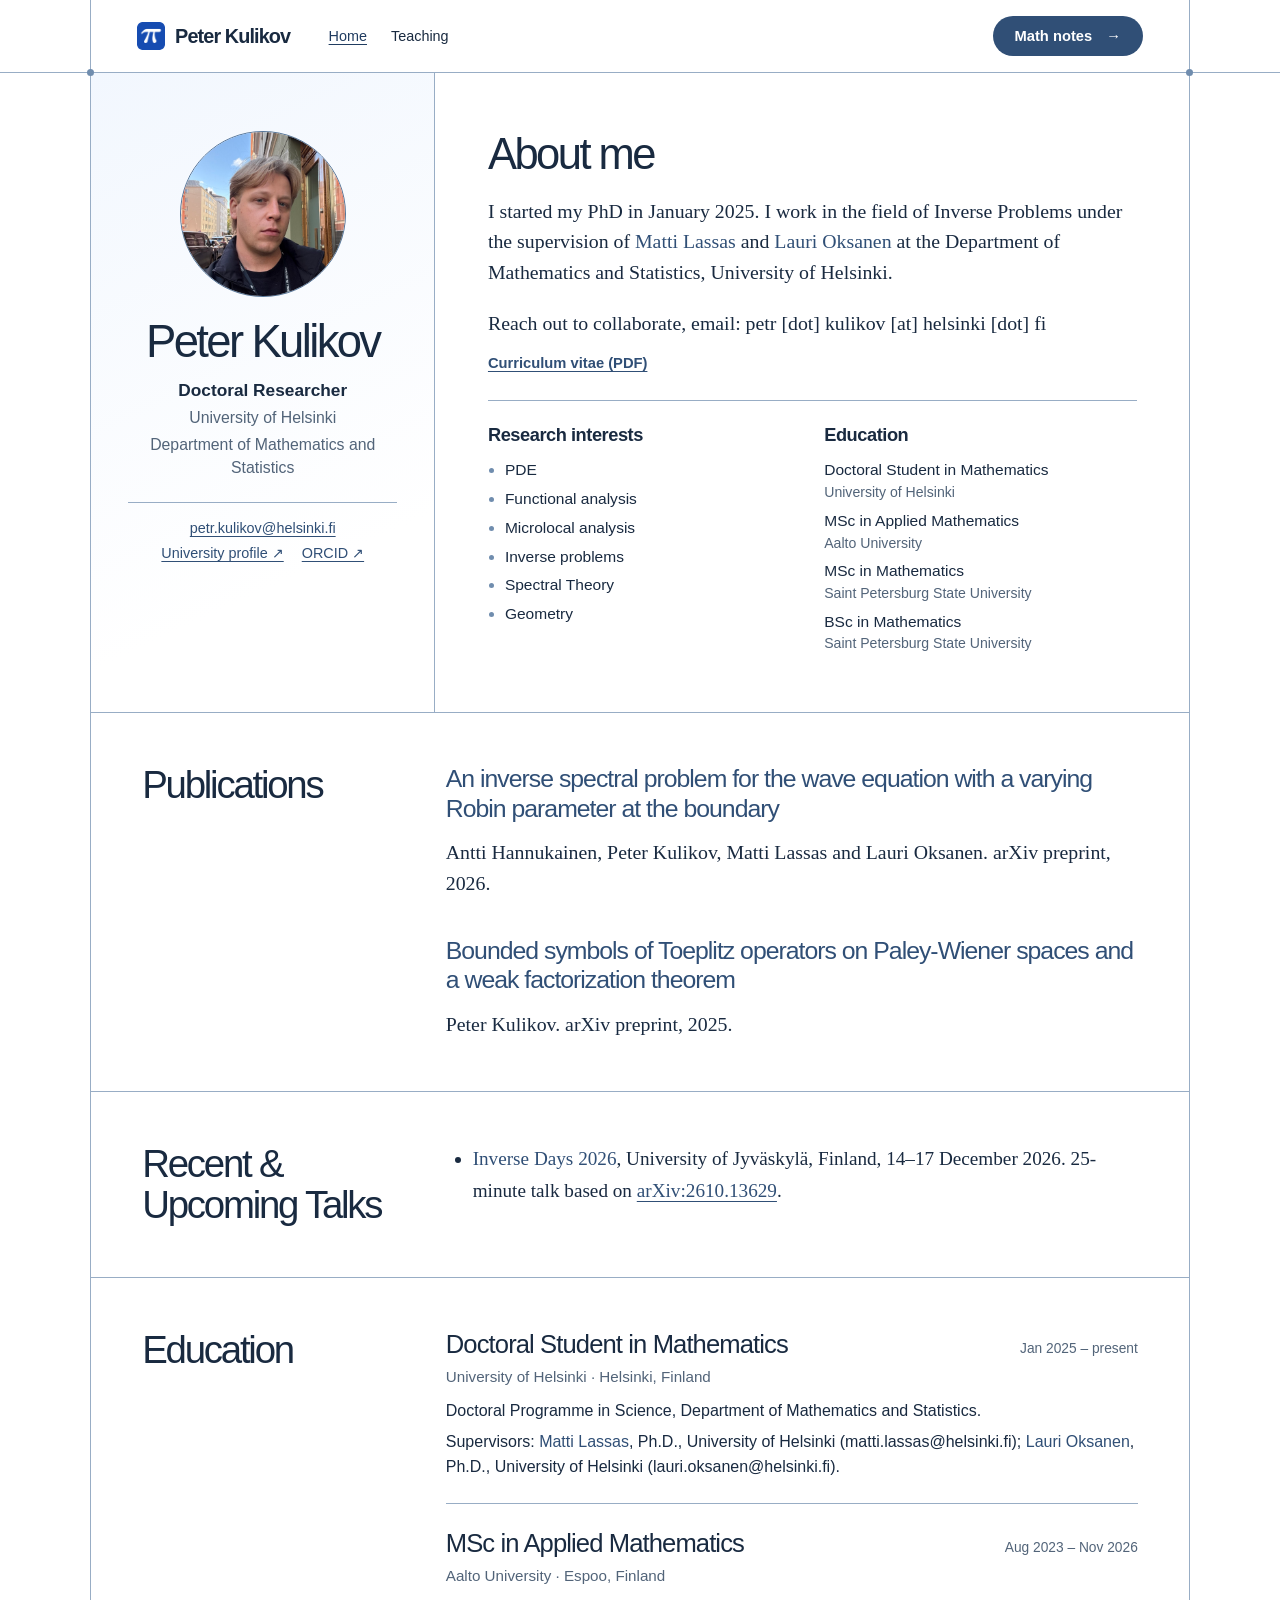
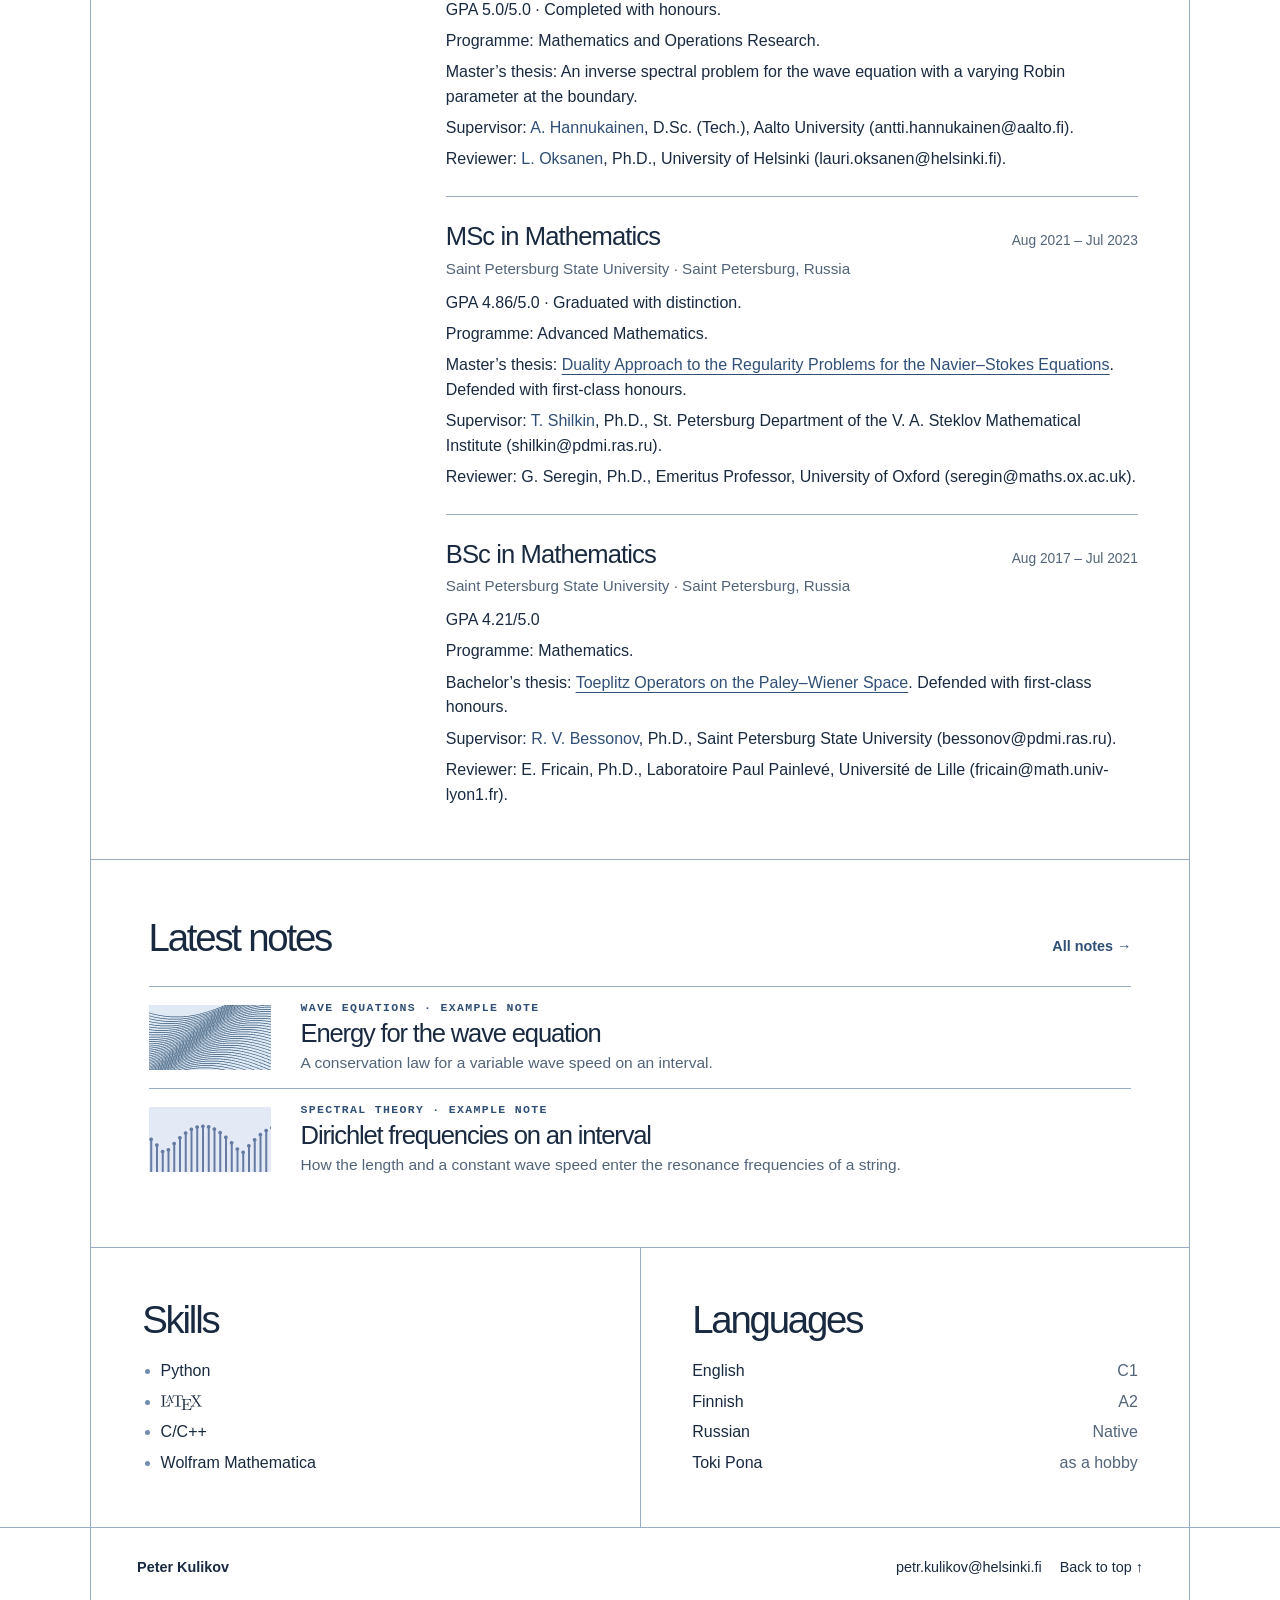
==== commit fd43f93d: "Add files via upload" ====
--- a/index.html
+++ b/index.html
@@ -1,12 +1,12 @@
 <!doctype html>
 <html lang="en"><head><meta charset="utf-8"><meta name="viewport" content="width=device-width, initial-scale=1">
-<meta name="description" content="PDE; Functional analysis; Microlocal analysis; Inverse problems; Geometry;"><title>Peter Kulikov</title>
+<meta name="description" content="PDE; Functional analysis; Microlocal analysis; Inverse problems; Spectral Theory; Geometry;"><title>Peter Kulikov</title>
 <link rel="stylesheet" href="assets/site.css"><link rel="icon" href="assets/tab-pi-blue.ico" sizes="16x16 32x32 48x48"><link rel="icon" type="image/png" sizes="32x32" href="assets/tab-pi-blue-32.png"></head>
 <body><a class="skip" href="#main">Skip to content</a><header><div class="bar">
 <a class="brand" href="index.html"><img src="assets/icon.png?v=pi" width="28" height="28" alt="">Peter Kulikov</a>
 <nav aria-label="Main navigation"><a aria-current="page" href="index.html">Home</a><a href="teaching.html">Teaching</a></nav><a class="notebook" href="notes/index.html">Math notes <span aria-hidden="true">→</span></a></div></header>
 <main id="main" class="sheet"><div class="profile-layout"><div class="identity"><img class="portrait" src="media/0806dc26e6c3133d8b556f44.jpg" alt=""><h1>Peter Kulikov</h1><p class="identity-role">Doctoral Researcher</p><p class="identity-affiliation">University of Helsinki</p><p class="identity-field">Department of Mathematics and Statistics</p><div class="profile-links"><a href="mailto:petr.kulikov@helsinki.fi">petr.kulikov@helsinki.fi</a><a href="https://researchportal.helsinki.fi/en/persons/petr-kulikov/">University profile ↗</a><a href="https://orcid.org/0009-0009-5526-4891">ORCID ↗</a></div></div><div class="profile-bio"><h2>About me</h2><div class="prose"><p>I started my PhD in January 2025. I work in the field of Inverse Problems under the supervision of <a href="https://www.mv.helsinki.fi/home/lassas/">Matti Lassas</a> and <a href="https://www.mv.helsinki.fi/home/lsoksane/">Lauri Oksanen</a> at the Department of Mathematics and Statistics, University of Helsinki.</p>
-<p>Reach out to collaborate, email: petr [dot] kulikov [at] helsinki [dot] fi</p></div><a class="cv-link" href="media/Kulikov_CV.pdf">Curriculum vitae (PDF)</a><div class="academic-details"><section><h3>Research interests</h3><ul><li>PDE</li><li>Functional analysis</li><li>Microlocal analysis</li><li>Inverse problems</li><li>Geometry</li></ul></section><section><h3>Education</h3><ul class="education-summary"><li>Doctoral Student in Mathematics<span>University of Helsinki</span></li><li>MSc in Applied Mathematics<span>Aalto University</span></li><li>MSc in Mathematics<span>Saint Petersburg State University</span></li><li>BSc in Mathematics<span>Saint Petersburg State University</span></li></ul></section></div></div></div><section id="publications" class="profile-section"><h2>Publications</h2><div class="prose work-list"><h3><a href="https://arxiv.org/abs/2610.13629">An inverse spectral problem for the wave equation with a varying Robin parameter at the boundary</a></h3>
+<p>Reach out to collaborate, email: petr [dot] kulikov [at] helsinki [dot] fi</p></div><a class="cv-link" href="media/Kulikov_CV.pdf">Curriculum vitae (PDF)</a><div class="academic-details"><section><h3>Research interests</h3><ul><li>PDE</li><li>Functional analysis</li><li>Microlocal analysis</li><li>Inverse problems</li><li>Spectral Theory</li><li>Geometry</li></ul></section><section><h3>Education</h3><ul class="education-summary"><li>Doctoral Student in Mathematics<span>University of Helsinki</span></li><li>MSc in Applied Mathematics<span>Aalto University</span></li><li>MSc in Mathematics<span>Saint Petersburg State University</span></li><li>BSc in Mathematics<span>Saint Petersburg State University</span></li></ul></section></div></div></div><section id="publications" class="profile-section"><h2>Publications</h2><div class="prose work-list"><h3><a href="https://arxiv.org/abs/2610.13629">An inverse spectral problem for the wave equation with a varying Robin parameter at the boundary</a></h3>
 <p>Antti Hannukainen, Peter Kulikov, Matti Lassas and Lauri Oksanen. arXiv preprint, 2026.</p>
 <h3><a href="https://arxiv.org/abs/2510.01374">Bounded symbols of Toeplitz operators on Paley-Wiener spaces and a weak factorization theorem</a></h3>
 <p>Peter Kulikov. arXiv preprint, 2025.</p></div></section><section id="conferences" class="profile-section"><h2>Recent &amp; Upcoming Talks</h2><div class="prose"><ul><li><a href="https://fips.fi/inverse-days-2026/">Inverse Days 2026</a>, University of Jyväskylä, Finland, 14–17 December 2026. 25-minute talk based on <a href="https://arxiv.org/abs/2610.13629">arXiv:2610.13629</a>.</li></ul></div></section><section id="education" class="profile-section"><h2>Education</h2><ol class="degrees"><li><div class="degree-head"><h3>Doctoral Student in Mathematics</h3><span class="degree-dates">Jan 2025 – present</span></div><p class="degree-place">University of Helsinki · Helsinki, Finland</p><p>Doctoral Programme in Science, Department of Mathematics and Statistics.</p><p>Supervisors: <a href="https://www.mv.helsinki.fi/home/lassas/">Matti Lassas</a>, Ph.D., University of Helsinki (matti.lassas@helsinki.fi); <a href="https://www.mv.helsinki.fi/home/lsoksane/">Lauri Oksanen</a>, Ph.D., University of Helsinki (lauri.oksanen@helsinki.fi).</p></li><li><div class="degree-head"><h3>MSc in Applied Mathematics</h3><span class="degree-dates">Aug 2023 – Nov 2026</span></div><p class="degree-place">Aalto University · Espoo, Finland</p><p>GPA 5.0/5.0 · Completed with honours.</p><p>Programme: Mathematics and Operations Research.</p><p>Master’s thesis: An inverse spectral problem for the wave equation with a varying Robin parameter at the boundary.</p><p>Supervisor: <a href="https://math.aalto.fi/en/people/antti.hannukainen">A. Hannukainen</a>, D.Sc. (Tech.), Aalto University (antti.hannukainen@aalto.fi).</p><p>Reviewer: <a href="https://www.mv.helsinki.fi/home/lsoksane/">L. Oksanen</a>, Ph.D., University of Helsinki (lauri.oksanen@helsinki.fi).</p></li><li><div class="degree-head"><h3>MSc in Mathematics</h3><span class="degree-dates">Aug 2021 – Jul 2023</span></div><p class="degree-place">Saint Petersburg State University · Saint Petersburg, Russia</p><p>GPA 4.86/5.0 · Graduated with distinction.</p><p>Programme: Advanced Mathematics.</p><p>Master’s thesis: <a href="https://api.dspace.spbu.ru/server/api/core/bitstreams/19e518ed-97ae-4dfe-a2fc-b8ae2e1fb21c/content">Duality Approach to the Regularity Problems for the Navier–Stokes Equations</a>. Defended with first-class honours.</p><p>Supervisor: <a href="https://math-cs.spbu.ru/en/people/shilkin-t-n/">T. Shilkin</a>, Ph.D., St. Petersburg Department of the V. A. Steklov Mathematical Institute (shilkin@pdmi.ras.ru).</p><p>Reviewer: G. Seregin, Ph.D., Emeritus Professor, University of Oxford (seregin@maths.ox.ac.uk).</p></li><li><div class="degree-head"><h3>BSc in Mathematics</h3><span class="degree-dates">Aug 2017 – Jul 2021</span></div><p class="degree-place">Saint Petersburg State University · Saint Petersburg, Russia</p><p>GPA 4.21/5.0</p><p>Programme: Mathematics.</p><p>Bachelor’s thesis: <a href="https://api.dspace.spbu.ru/server/api/core/bitstreams/040ce343-eb2e-4de4-9902-6868943ea03a/content">Toeplitz Operators on the Paley–Wiener Space</a>. Defended with first-class honours.</p><p>Supervisor: <a href="https://romanbessonov.github.io/">R. V. Bessonov</a>, Ph.D., Saint Petersburg State University (bessonov@pdmi.ras.ru).</p><p>Reviewer: E. Fricain, Ph.D., Laboratoire Paul Painlevé, Université de Lille (fricain@math.univ-lyon1.fr).</p></li></ol></section><section class="catalog home-notes"><div class="section-title"><h2>Latest notes</h2><a href="notes/index.html">All notes →</a></div><div class="cards"><a class="card" href="notes/wave-energy.html"><img class="tile" src="assets/wave.png" alt="">
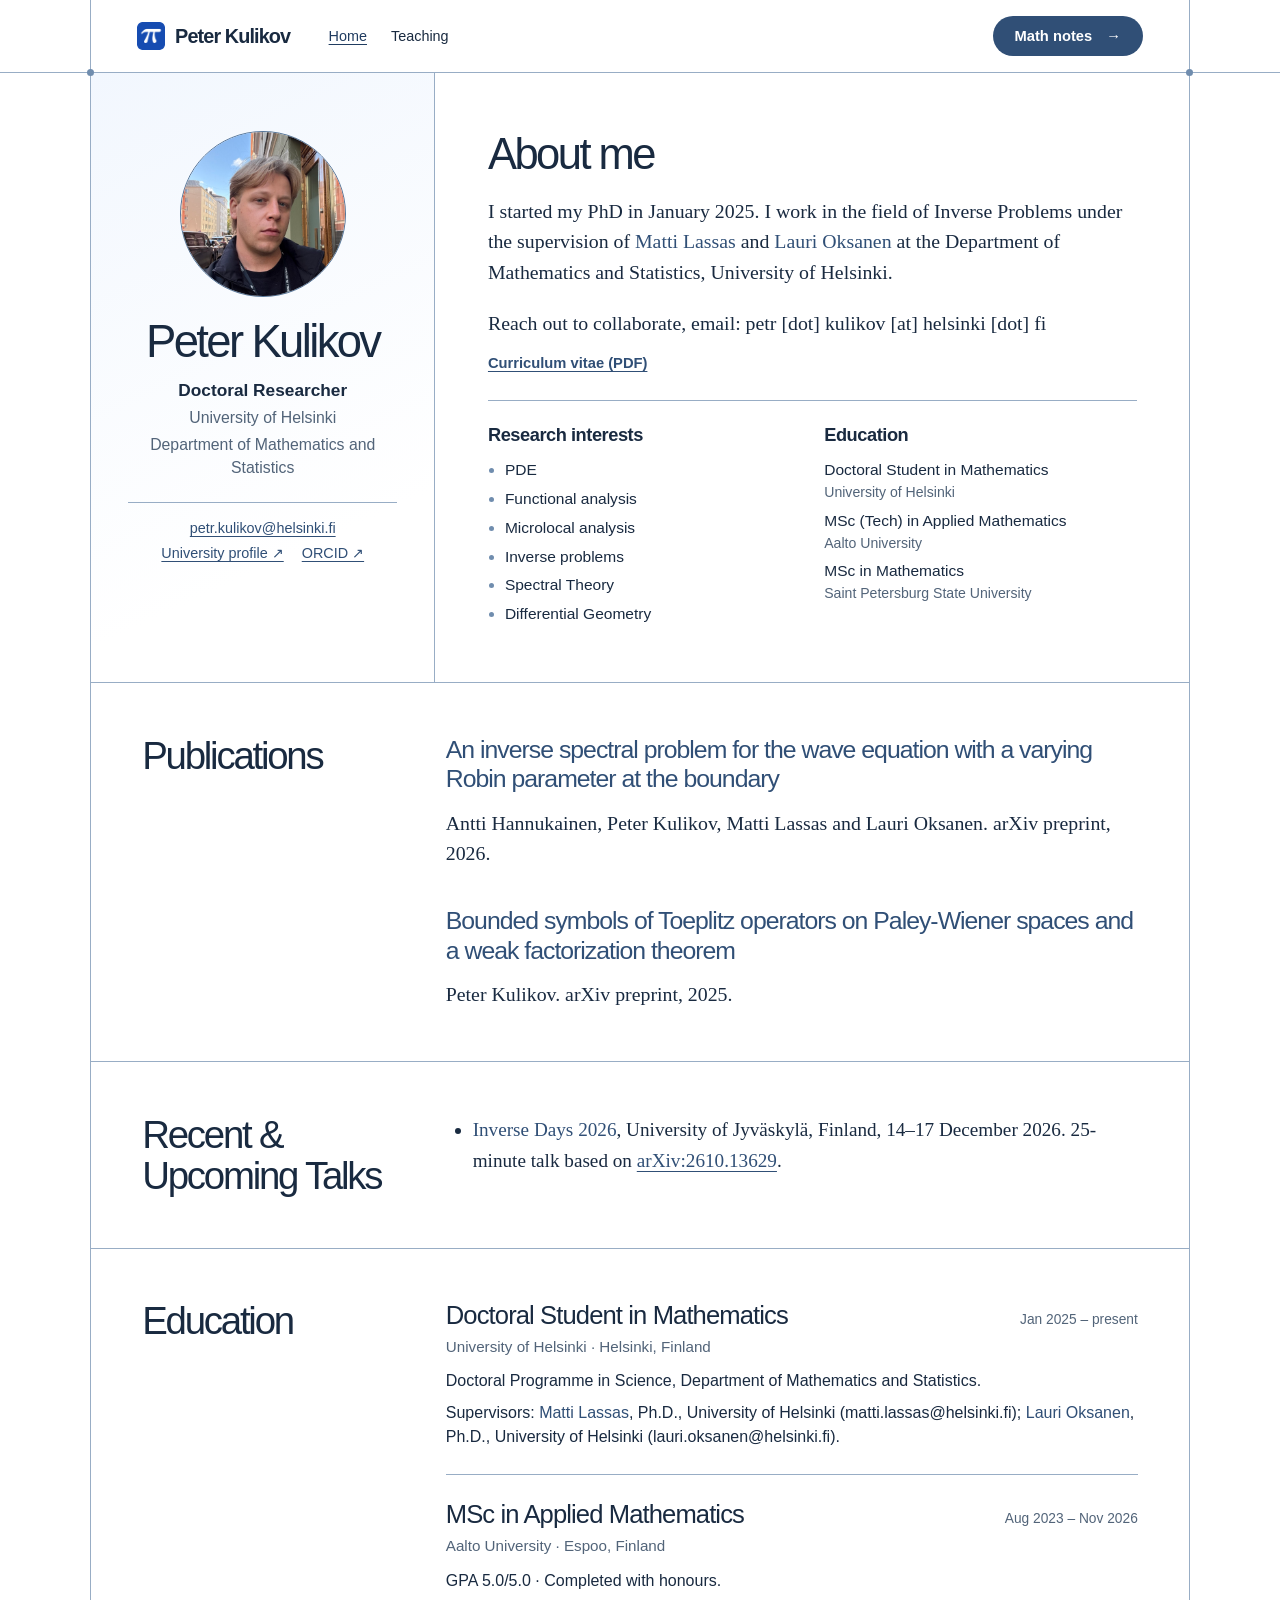
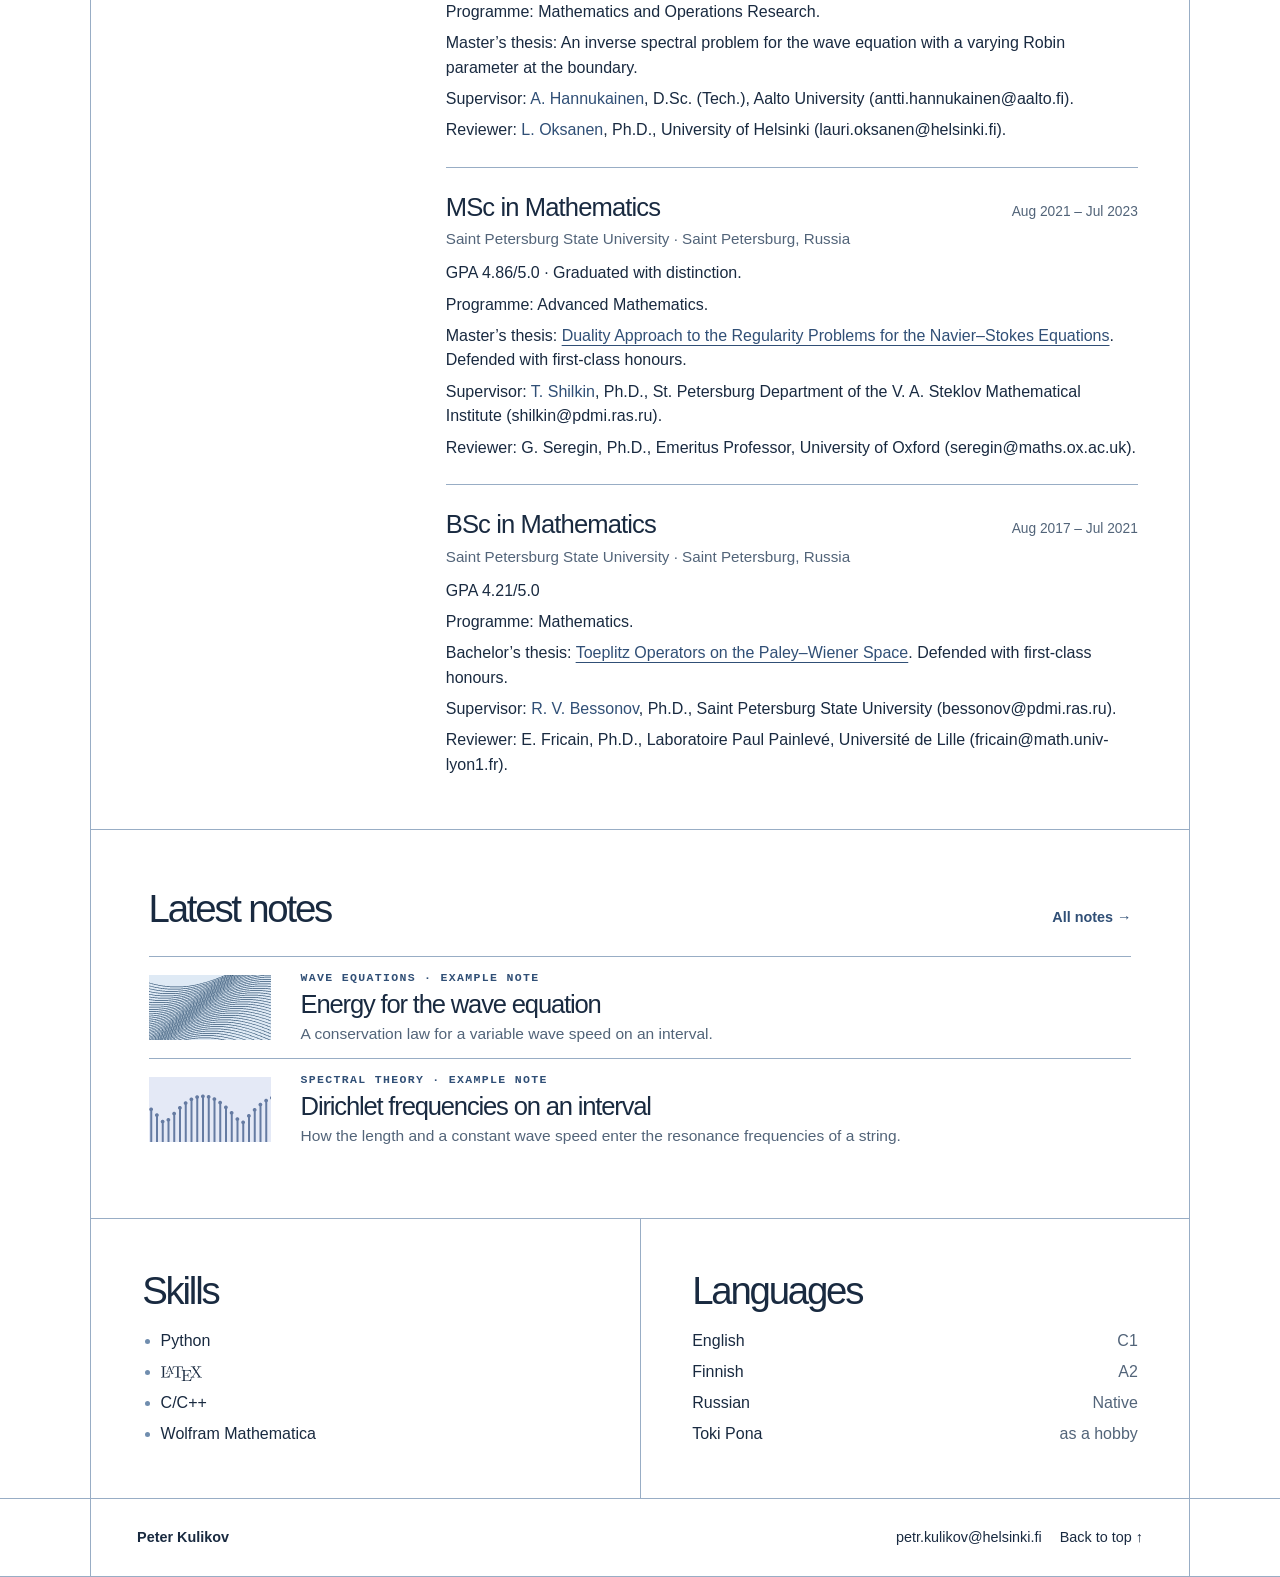
==== commit e9522e83: "Add files via upload" ====
--- a/index.html
+++ b/index.html
@@ -6,7 +6,7 @@
 <a class="brand" href="index.html"><img src="assets/icon.png?v=pi" width="28" height="28" alt="">Peter Kulikov</a>
 <nav aria-label="Main navigation"><a aria-current="page" href="index.html">Home</a><a href="teaching.html">Teaching</a></nav><a class="notebook" href="notes/index.html">Math notes <span aria-hidden="true">→</span></a></div></header>
 <main id="main" class="sheet"><div class="profile-layout"><div class="identity"><img class="portrait" src="media/0806dc26e6c3133d8b556f44.jpg" alt=""><h1>Peter Kulikov</h1><p class="identity-role">Doctoral Researcher</p><p class="identity-affiliation">University of Helsinki</p><p class="identity-field">Department of Mathematics and Statistics</p><div class="profile-links"><a href="mailto:petr.kulikov@helsinki.fi">petr.kulikov@helsinki.fi</a><a href="https://researchportal.helsinki.fi/en/persons/petr-kulikov/">University profile ↗</a><a href="https://orcid.org/0009-0009-5526-4891">ORCID ↗</a></div></div><div class="profile-bio"><h2>About me</h2><div class="prose"><p>I started my PhD in January 2025. I work in the field of Inverse Problems under the supervision of <a href="https://www.mv.helsinki.fi/home/lassas/">Matti Lassas</a> and <a href="https://www.mv.helsinki.fi/home/lsoksane/">Lauri Oksanen</a> at the Department of Mathematics and Statistics, University of Helsinki.</p>
-<p>Reach out to collaborate, email: petr [dot] kulikov [at] helsinki [dot] fi</p></div><a class="cv-link" href="media/Kulikov_CV.pdf">Curriculum vitae (PDF)</a><div class="academic-details"><section><h3>Research interests</h3><ul><li>PDE</li><li>Functional analysis</li><li>Microlocal analysis</li><li>Inverse problems</li><li>Spectral Theory</li><li>Geometry</li></ul></section><section><h3>Education</h3><ul class="education-summary"><li>Doctoral Student in Mathematics<span>University of Helsinki</span></li><li>MSc in Applied Mathematics<span>Aalto University</span></li><li>MSc in Mathematics<span>Saint Petersburg State University</span></li><li>BSc in Mathematics<span>Saint Petersburg State University</span></li></ul></section></div></div></div><section id="publications" class="profile-section"><h2>Publications</h2><div class="prose work-list"><h3><a href="https://arxiv.org/abs/2610.13629">An inverse spectral problem for the wave equation with a varying Robin parameter at the boundary</a></h3>
+<p>Reach out to collaborate, email: petr [dot] kulikov [at] helsinki [dot] fi</p></div><a class="cv-link" href="media/Kulikov_CV.pdf">Curriculum vitae (PDF)</a><div class="academic-details"><section><h3>Research interests</h3><ul><li>PDE</li><li>Functional analysis</li><li>Microlocal analysis</li><li>Inverse problems</li><li>Spectral Theory</li><li>Differential Geometry</li></ul></section><section><h3>Education</h3><ul class="education-summary"><li>Doctoral Student in Mathematics<span>University of Helsinki</span></li><li>MSc (Tech) in Applied Mathematics<span>Aalto University</span></li><li>MSc in Mathematics<span>Saint Petersburg State University</span></li></ul></section></div></div></div><section id="publications" class="profile-section"><h2>Publications</h2><div class="prose work-list"><h3><a href="https://arxiv.org/abs/2610.13629">An inverse spectral problem for the wave equation with a varying Robin parameter at the boundary</a></h3>
 <p>Antti Hannukainen, Peter Kulikov, Matti Lassas and Lauri Oksanen. arXiv preprint, 2026.</p>
 <h3><a href="https://arxiv.org/abs/2510.01374">Bounded symbols of Toeplitz operators on Paley-Wiener spaces and a weak factorization theorem</a></h3>
 <p>Peter Kulikov. arXiv preprint, 2025.</p></div></section><section id="conferences" class="profile-section"><h2>Recent &amp; Upcoming Talks</h2><div class="prose"><ul><li><a href="https://fips.fi/inverse-days-2026/">Inverse Days 2026</a>, University of Jyväskylä, Finland, 14–17 December 2026. 25-minute talk based on <a href="https://arxiv.org/abs/2610.13629">arXiv:2610.13629</a>.</li></ul></div></section><section id="education" class="profile-section"><h2>Education</h2><ol class="degrees"><li><div class="degree-head"><h3>Doctoral Student in Mathematics</h3><span class="degree-dates">Jan 2025 – present</span></div><p class="degree-place">University of Helsinki · Helsinki, Finland</p><p>Doctoral Programme in Science, Department of Mathematics and Statistics.</p><p>Supervisors: <a href="https://www.mv.helsinki.fi/home/lassas/">Matti Lassas</a>, Ph.D., University of Helsinki (matti.lassas@helsinki.fi); <a href="https://www.mv.helsinki.fi/home/lsoksane/">Lauri Oksanen</a>, Ph.D., University of Helsinki (lauri.oksanen@helsinki.fi).</p></li><li><div class="degree-head"><h3>MSc in Applied Mathematics</h3><span class="degree-dates">Aug 2023 – Nov 2026</span></div><p class="degree-place">Aalto University · Espoo, Finland</p><p>GPA 5.0/5.0 · Completed with honours.</p><p>Programme: Mathematics and Operations Research.</p><p>Master’s thesis: An inverse spectral problem for the wave equation with a varying Robin parameter at the boundary.</p><p>Supervisor: <a href="https://math.aalto.fi/en/people/antti.hannukainen">A. Hannukainen</a>, D.Sc. (Tech.), Aalto University (antti.hannukainen@aalto.fi).</p><p>Reviewer: <a href="https://www.mv.helsinki.fi/home/lsoksane/">L. Oksanen</a>, Ph.D., University of Helsinki (lauri.oksanen@helsinki.fi).</p></li><li><div class="degree-head"><h3>MSc in Mathematics</h3><span class="degree-dates">Aug 2021 – Jul 2023</span></div><p class="degree-place">Saint Petersburg State University · Saint Petersburg, Russia</p><p>GPA 4.86/5.0 · Graduated with distinction.</p><p>Programme: Advanced Mathematics.</p><p>Master’s thesis: <a href="https://api.dspace.spbu.ru/server/api/core/bitstreams/19e518ed-97ae-4dfe-a2fc-b8ae2e1fb21c/content">Duality Approach to the Regularity Problems for the Navier–Stokes Equations</a>. Defended with first-class honours.</p><p>Supervisor: <a href="https://math-cs.spbu.ru/en/people/shilkin-t-n/">T. Shilkin</a>, Ph.D., St. Petersburg Department of the V. A. Steklov Mathematical Institute (shilkin@pdmi.ras.ru).</p><p>Reviewer: G. Seregin, Ph.D., Emeritus Professor, University of Oxford (seregin@maths.ox.ac.uk).</p></li><li><div class="degree-head"><h3>BSc in Mathematics</h3><span class="degree-dates">Aug 2017 – Jul 2021</span></div><p class="degree-place">Saint Petersburg State University · Saint Petersburg, Russia</p><p>GPA 4.21/5.0</p><p>Programme: Mathematics.</p><p>Bachelor’s thesis: <a href="https://api.dspace.spbu.ru/server/api/core/bitstreams/040ce343-eb2e-4de4-9902-6868943ea03a/content">Toeplitz Operators on the Paley–Wiener Space</a>. Defended with first-class honours.</p><p>Supervisor: <a href="https://romanbessonov.github.io/">R. V. Bessonov</a>, Ph.D., Saint Petersburg State University (bessonov@pdmi.ras.ru).</p><p>Reviewer: E. Fricain, Ph.D., Laboratoire Paul Painlevé, Université de Lille (fricain@math.univ-lyon1.fr).</p></li></ol></section><section class="catalog home-notes"><div class="section-title"><h2>Latest notes</h2><a href="notes/index.html">All notes →</a></div><div class="cards"><a class="card" href="notes/wave-energy.html"><img class="tile" src="assets/wave.png" alt="">
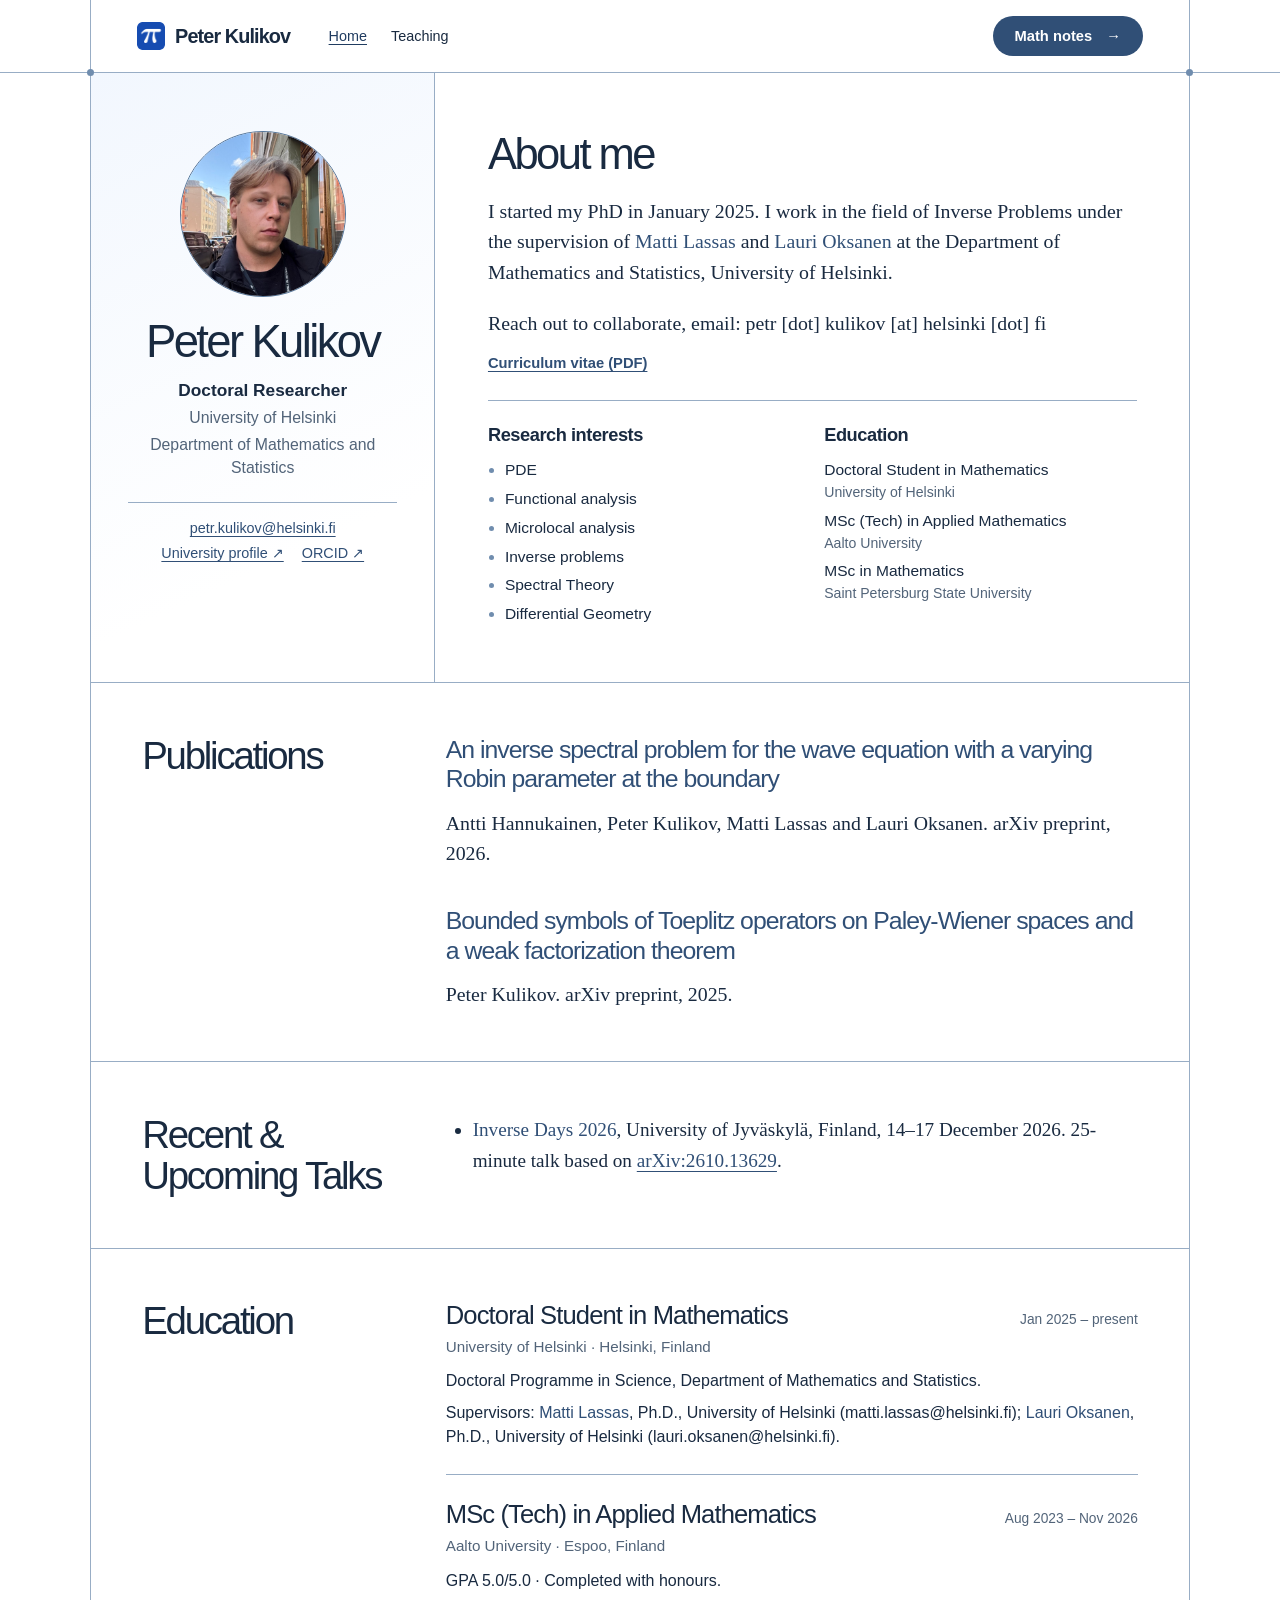
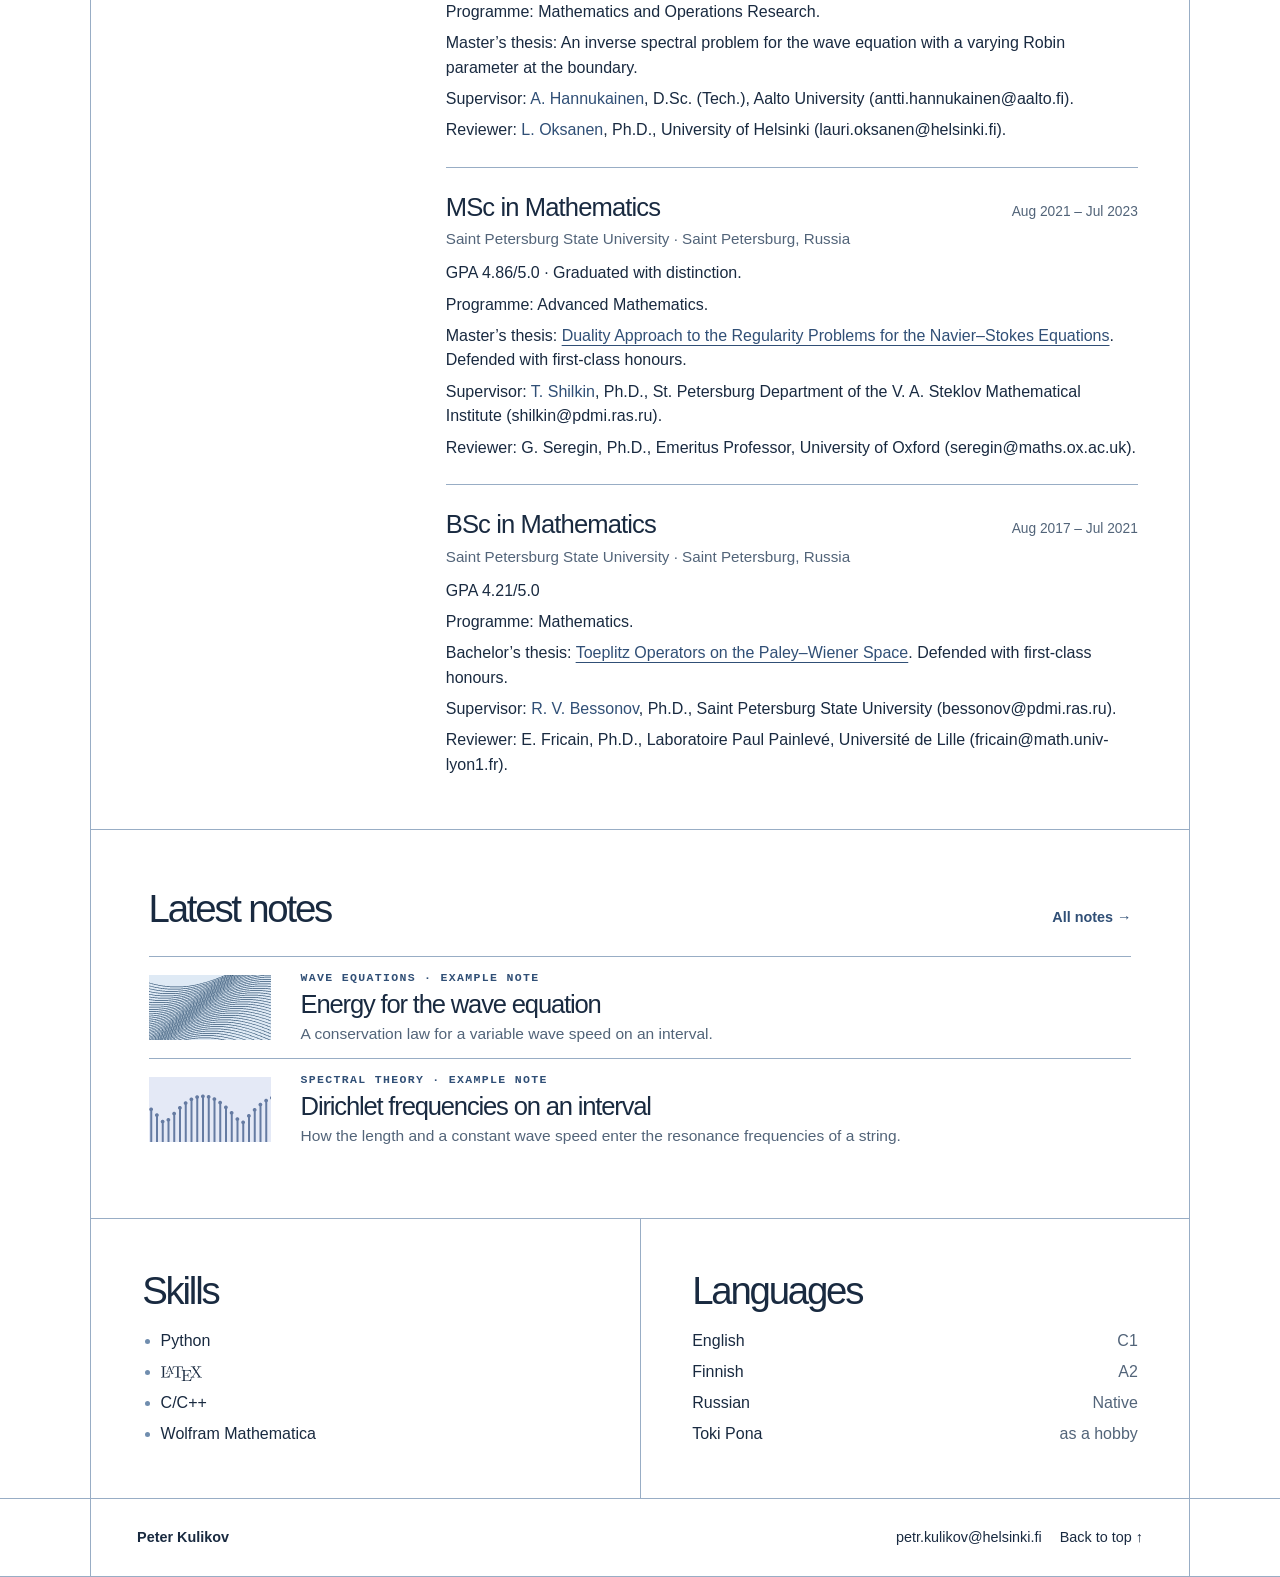
==== commit 6b291684: "Add files via upload" ====
--- a/index.html
+++ b/index.html
@@ -1,6 +1,6 @@
 <!doctype html>
 <html lang="en"><head><meta charset="utf-8"><meta name="viewport" content="width=device-width, initial-scale=1">
-<meta name="description" content="PDE; Functional analysis; Microlocal analysis; Inverse problems; Spectral Theory; Geometry;"><title>Peter Kulikov</title>
+<meta name="description" content="PDE; Functional analysis; Microlocal analysis; Inverse problems; Spectral Theory; Differential Geometry;"><title>Peter Kulikov</title>
 <link rel="stylesheet" href="assets/site.css"><link rel="icon" href="assets/tab-pi-blue.ico" sizes="16x16 32x32 48x48"><link rel="icon" type="image/png" sizes="32x32" href="assets/tab-pi-blue-32.png"></head>
 <body><a class="skip" href="#main">Skip to content</a><header><div class="bar">
 <a class="brand" href="index.html"><img src="assets/icon.png?v=pi" width="28" height="28" alt="">Peter Kulikov</a>
@@ -9,7 +9,7 @@
 <p>Reach out to collaborate, email: petr [dot] kulikov [at] helsinki [dot] fi</p></div><a class="cv-link" href="media/Kulikov_CV.pdf">Curriculum vitae (PDF)</a><div class="academic-details"><section><h3>Research interests</h3><ul><li>PDE</li><li>Functional analysis</li><li>Microlocal analysis</li><li>Inverse problems</li><li>Spectral Theory</li><li>Differential Geometry</li></ul></section><section><h3>Education</h3><ul class="education-summary"><li>Doctoral Student in Mathematics<span>University of Helsinki</span></li><li>MSc (Tech) in Applied Mathematics<span>Aalto University</span></li><li>MSc in Mathematics<span>Saint Petersburg State University</span></li></ul></section></div></div></div><section id="publications" class="profile-section"><h2>Publications</h2><div class="prose work-list"><h3><a href="https://arxiv.org/abs/2610.13629">An inverse spectral problem for the wave equation with a varying Robin parameter at the boundary</a></h3>
 <p>Antti Hannukainen, Peter Kulikov, Matti Lassas and Lauri Oksanen. arXiv preprint, 2026.</p>
 <h3><a href="https://arxiv.org/abs/2510.01374">Bounded symbols of Toeplitz operators on Paley-Wiener spaces and a weak factorization theorem</a></h3>
-<p>Peter Kulikov. arXiv preprint, 2025.</p></div></section><section id="conferences" class="profile-section"><h2>Recent &amp; Upcoming Talks</h2><div class="prose"><ul><li><a href="https://fips.fi/inverse-days-2026/">Inverse Days 2026</a>, University of Jyväskylä, Finland, 14–17 December 2026. 25-minute talk based on <a href="https://arxiv.org/abs/2610.13629">arXiv:2610.13629</a>.</li></ul></div></section><section id="education" class="profile-section"><h2>Education</h2><ol class="degrees"><li><div class="degree-head"><h3>Doctoral Student in Mathematics</h3><span class="degree-dates">Jan 2025 – present</span></div><p class="degree-place">University of Helsinki · Helsinki, Finland</p><p>Doctoral Programme in Science, Department of Mathematics and Statistics.</p><p>Supervisors: <a href="https://www.mv.helsinki.fi/home/lassas/">Matti Lassas</a>, Ph.D., University of Helsinki (matti.lassas@helsinki.fi); <a href="https://www.mv.helsinki.fi/home/lsoksane/">Lauri Oksanen</a>, Ph.D., University of Helsinki (lauri.oksanen@helsinki.fi).</p></li><li><div class="degree-head"><h3>MSc in Applied Mathematics</h3><span class="degree-dates">Aug 2023 – Nov 2026</span></div><p class="degree-place">Aalto University · Espoo, Finland</p><p>GPA 5.0/5.0 · Completed with honours.</p><p>Programme: Mathematics and Operations Research.</p><p>Master’s thesis: An inverse spectral problem for the wave equation with a varying Robin parameter at the boundary.</p><p>Supervisor: <a href="https://math.aalto.fi/en/people/antti.hannukainen">A. Hannukainen</a>, D.Sc. (Tech.), Aalto University (antti.hannukainen@aalto.fi).</p><p>Reviewer: <a href="https://www.mv.helsinki.fi/home/lsoksane/">L. Oksanen</a>, Ph.D., University of Helsinki (lauri.oksanen@helsinki.fi).</p></li><li><div class="degree-head"><h3>MSc in Mathematics</h3><span class="degree-dates">Aug 2021 – Jul 2023</span></div><p class="degree-place">Saint Petersburg State University · Saint Petersburg, Russia</p><p>GPA 4.86/5.0 · Graduated with distinction.</p><p>Programme: Advanced Mathematics.</p><p>Master’s thesis: <a href="https://api.dspace.spbu.ru/server/api/core/bitstreams/19e518ed-97ae-4dfe-a2fc-b8ae2e1fb21c/content">Duality Approach to the Regularity Problems for the Navier–Stokes Equations</a>. Defended with first-class honours.</p><p>Supervisor: <a href="https://math-cs.spbu.ru/en/people/shilkin-t-n/">T. Shilkin</a>, Ph.D., St. Petersburg Department of the V. A. Steklov Mathematical Institute (shilkin@pdmi.ras.ru).</p><p>Reviewer: G. Seregin, Ph.D., Emeritus Professor, University of Oxford (seregin@maths.ox.ac.uk).</p></li><li><div class="degree-head"><h3>BSc in Mathematics</h3><span class="degree-dates">Aug 2017 – Jul 2021</span></div><p class="degree-place">Saint Petersburg State University · Saint Petersburg, Russia</p><p>GPA 4.21/5.0</p><p>Programme: Mathematics.</p><p>Bachelor’s thesis: <a href="https://api.dspace.spbu.ru/server/api/core/bitstreams/040ce343-eb2e-4de4-9902-6868943ea03a/content">Toeplitz Operators on the Paley–Wiener Space</a>. Defended with first-class honours.</p><p>Supervisor: <a href="https://romanbessonov.github.io/">R. V. Bessonov</a>, Ph.D., Saint Petersburg State University (bessonov@pdmi.ras.ru).</p><p>Reviewer: E. Fricain, Ph.D., Laboratoire Paul Painlevé, Université de Lille (fricain@math.univ-lyon1.fr).</p></li></ol></section><section class="catalog home-notes"><div class="section-title"><h2>Latest notes</h2><a href="notes/index.html">All notes →</a></div><div class="cards"><a class="card" href="notes/wave-energy.html"><img class="tile" src="assets/wave.png" alt="">
+<p>Peter Kulikov. arXiv preprint, 2025.</p></div></section><section id="conferences" class="profile-section"><h2>Recent &amp; Upcoming Talks</h2><div class="prose"><ul><li><a href="https://fips.fi/inverse-days-2026/">Inverse Days 2026</a>, University of Jyväskylä, Finland, 14–17 December 2026. 25-minute talk based on <a href="https://arxiv.org/abs/2610.13629">arXiv:2610.13629</a>.</li></ul></div></section><section id="education" class="profile-section"><h2>Education</h2><ol class="degrees"><li><div class="degree-head"><h3>Doctoral Student in Mathematics</h3><span class="degree-dates">Jan 2025 – present</span></div><p class="degree-place">University of Helsinki · Helsinki, Finland</p><p>Doctoral Programme in Science, Department of Mathematics and Statistics.</p><p>Supervisors: <a href="https://www.mv.helsinki.fi/home/lassas/">Matti Lassas</a>, Ph.D., University of Helsinki (matti.lassas@helsinki.fi); <a href="https://www.mv.helsinki.fi/home/lsoksane/">Lauri Oksanen</a>, Ph.D., University of Helsinki (lauri.oksanen@helsinki.fi).</p></li><li><div class="degree-head"><h3>MSc (Tech) in Applied Mathematics</h3><span class="degree-dates">Aug 2023 – Nov 2026</span></div><p class="degree-place">Aalto University · Espoo, Finland</p><p>GPA 5.0/5.0 · Completed with honours.</p><p>Programme: Mathematics and Operations Research.</p><p>Master’s thesis: An inverse spectral problem for the wave equation with a varying Robin parameter at the boundary.</p><p>Supervisor: <a href="https://math.aalto.fi/en/people/antti.hannukainen">A. Hannukainen</a>, D.Sc. (Tech.), Aalto University (antti.hannukainen@aalto.fi).</p><p>Reviewer: <a href="https://www.mv.helsinki.fi/home/lsoksane/">L. Oksanen</a>, Ph.D., University of Helsinki (lauri.oksanen@helsinki.fi).</p></li><li><div class="degree-head"><h3>MSc in Mathematics</h3><span class="degree-dates">Aug 2021 – Jul 2023</span></div><p class="degree-place">Saint Petersburg State University · Saint Petersburg, Russia</p><p>GPA 4.86/5.0 · Graduated with distinction.</p><p>Programme: Advanced Mathematics.</p><p>Master’s thesis: <a href="https://api.dspace.spbu.ru/server/api/core/bitstreams/19e518ed-97ae-4dfe-a2fc-b8ae2e1fb21c/content">Duality Approach to the Regularity Problems for the Navier–Stokes Equations</a>. Defended with first-class honours.</p><p>Supervisor: <a href="https://math-cs.spbu.ru/en/people/shilkin-t-n/">T. Shilkin</a>, Ph.D., St. Petersburg Department of the V. A. Steklov Mathematical Institute (shilkin@pdmi.ras.ru).</p><p>Reviewer: G. Seregin, Ph.D., Emeritus Professor, University of Oxford (seregin@maths.ox.ac.uk).</p></li><li><div class="degree-head"><h3>BSc in Mathematics</h3><span class="degree-dates">Aug 2017 – Jul 2021</span></div><p class="degree-place">Saint Petersburg State University · Saint Petersburg, Russia</p><p>GPA 4.21/5.0</p><p>Programme: Mathematics.</p><p>Bachelor’s thesis: <a href="https://api.dspace.spbu.ru/server/api/core/bitstreams/040ce343-eb2e-4de4-9902-6868943ea03a/content">Toeplitz Operators on the Paley–Wiener Space</a>. Defended with first-class honours.</p><p>Supervisor: <a href="https://romanbessonov.github.io/">R. V. Bessonov</a>, Ph.D., Saint Petersburg State University (bessonov@pdmi.ras.ru).</p><p>Reviewer: E. Fricain, Ph.D., Laboratoire Paul Painlevé, Université de Lille (fricain@math.univ-lyon1.fr).</p></li></ol></section><section class="catalog home-notes"><div class="section-title"><h2>Latest notes</h2><a href="notes/index.html">All notes →</a></div><div class="cards"><a class="card" href="notes/wave-energy.html"><img class="tile" src="assets/wave.png" alt="">
 <div class="card-copy"><span class="topic">Wave equations · Example note</span><h3>Energy for the wave equation</h3><p>A conservation law for a variable wave speed on an interval.</p>
 <span class="read">Read note <span aria-hidden="true">↗</span></span></div></a><a class="card" href="notes/dirichlet-frequencies.html"><img class="tile" src="assets/spectrum.png" alt="">
 <div class="card-copy"><span class="topic">Spectral theory · Example note</span><h3>Dirichlet frequencies on an interval</h3><p>How the length and a constant wave speed enter the resonance frequencies of a string.</p>
